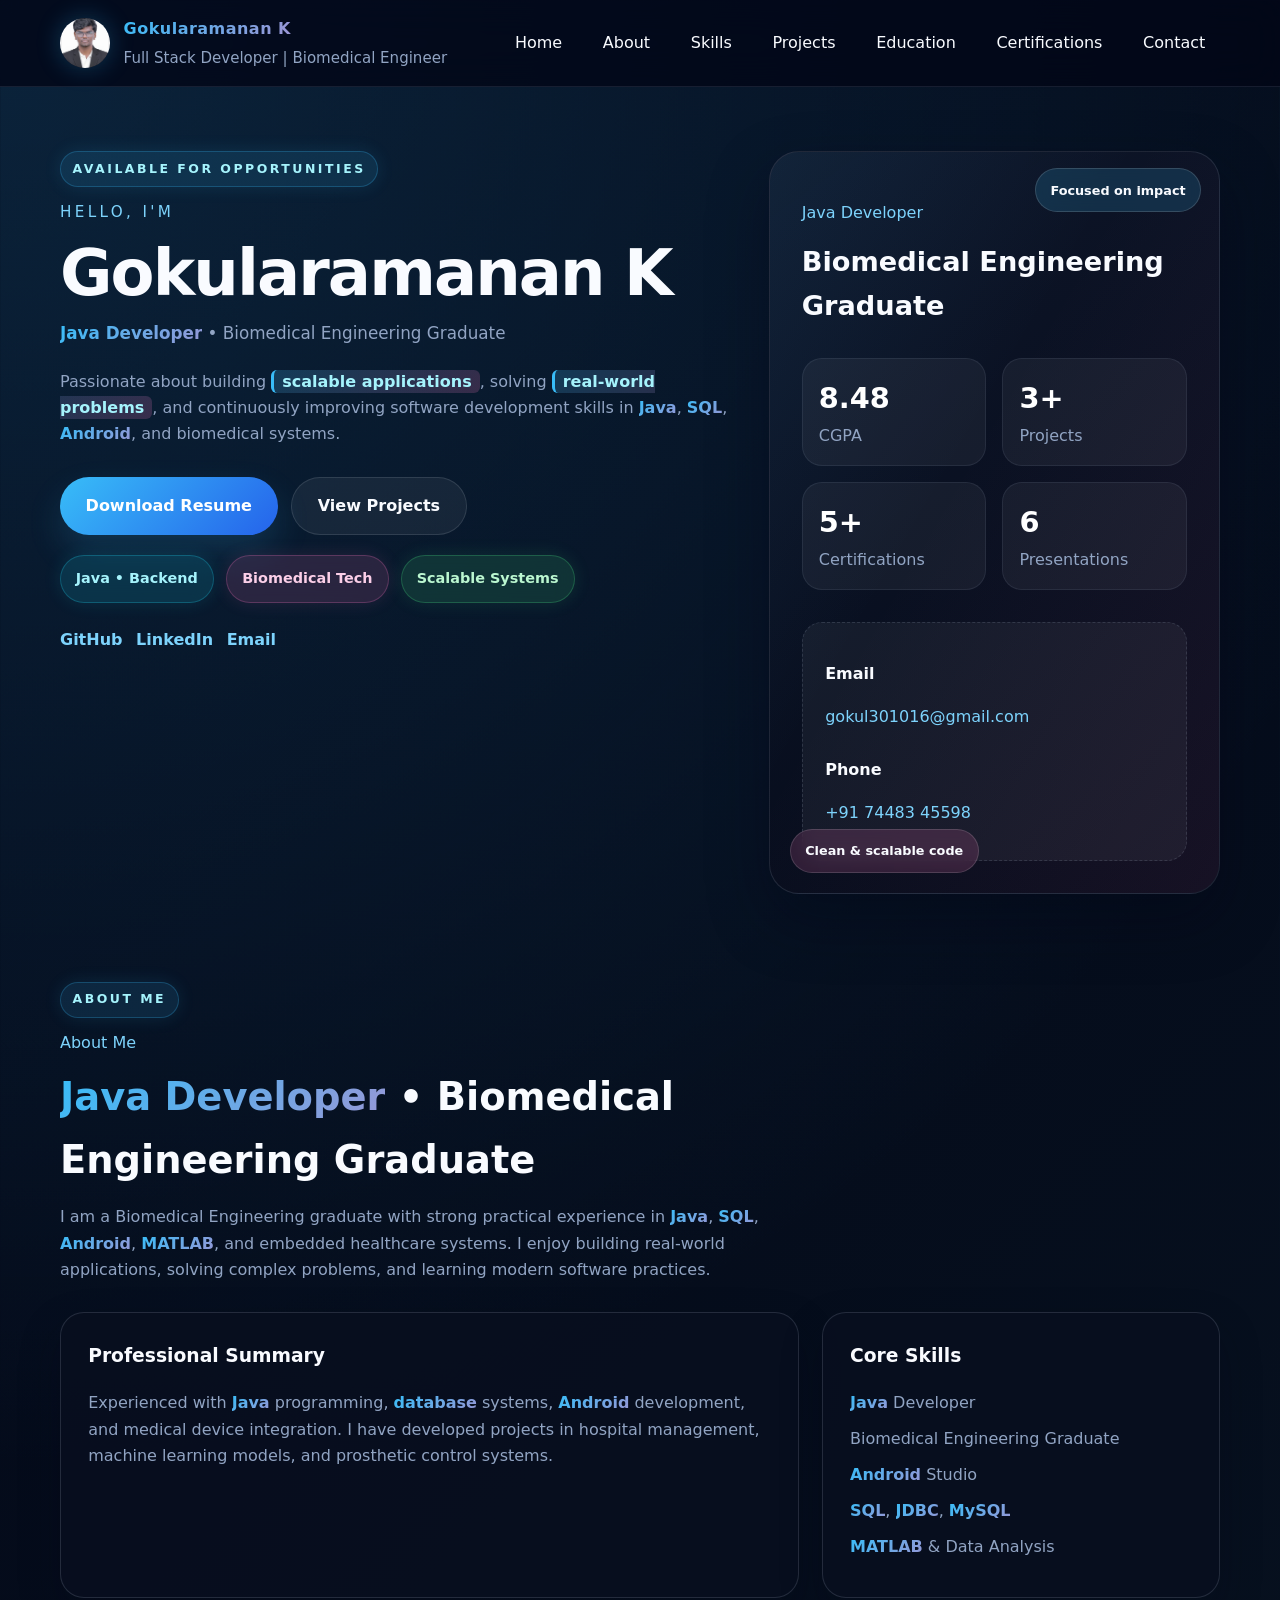
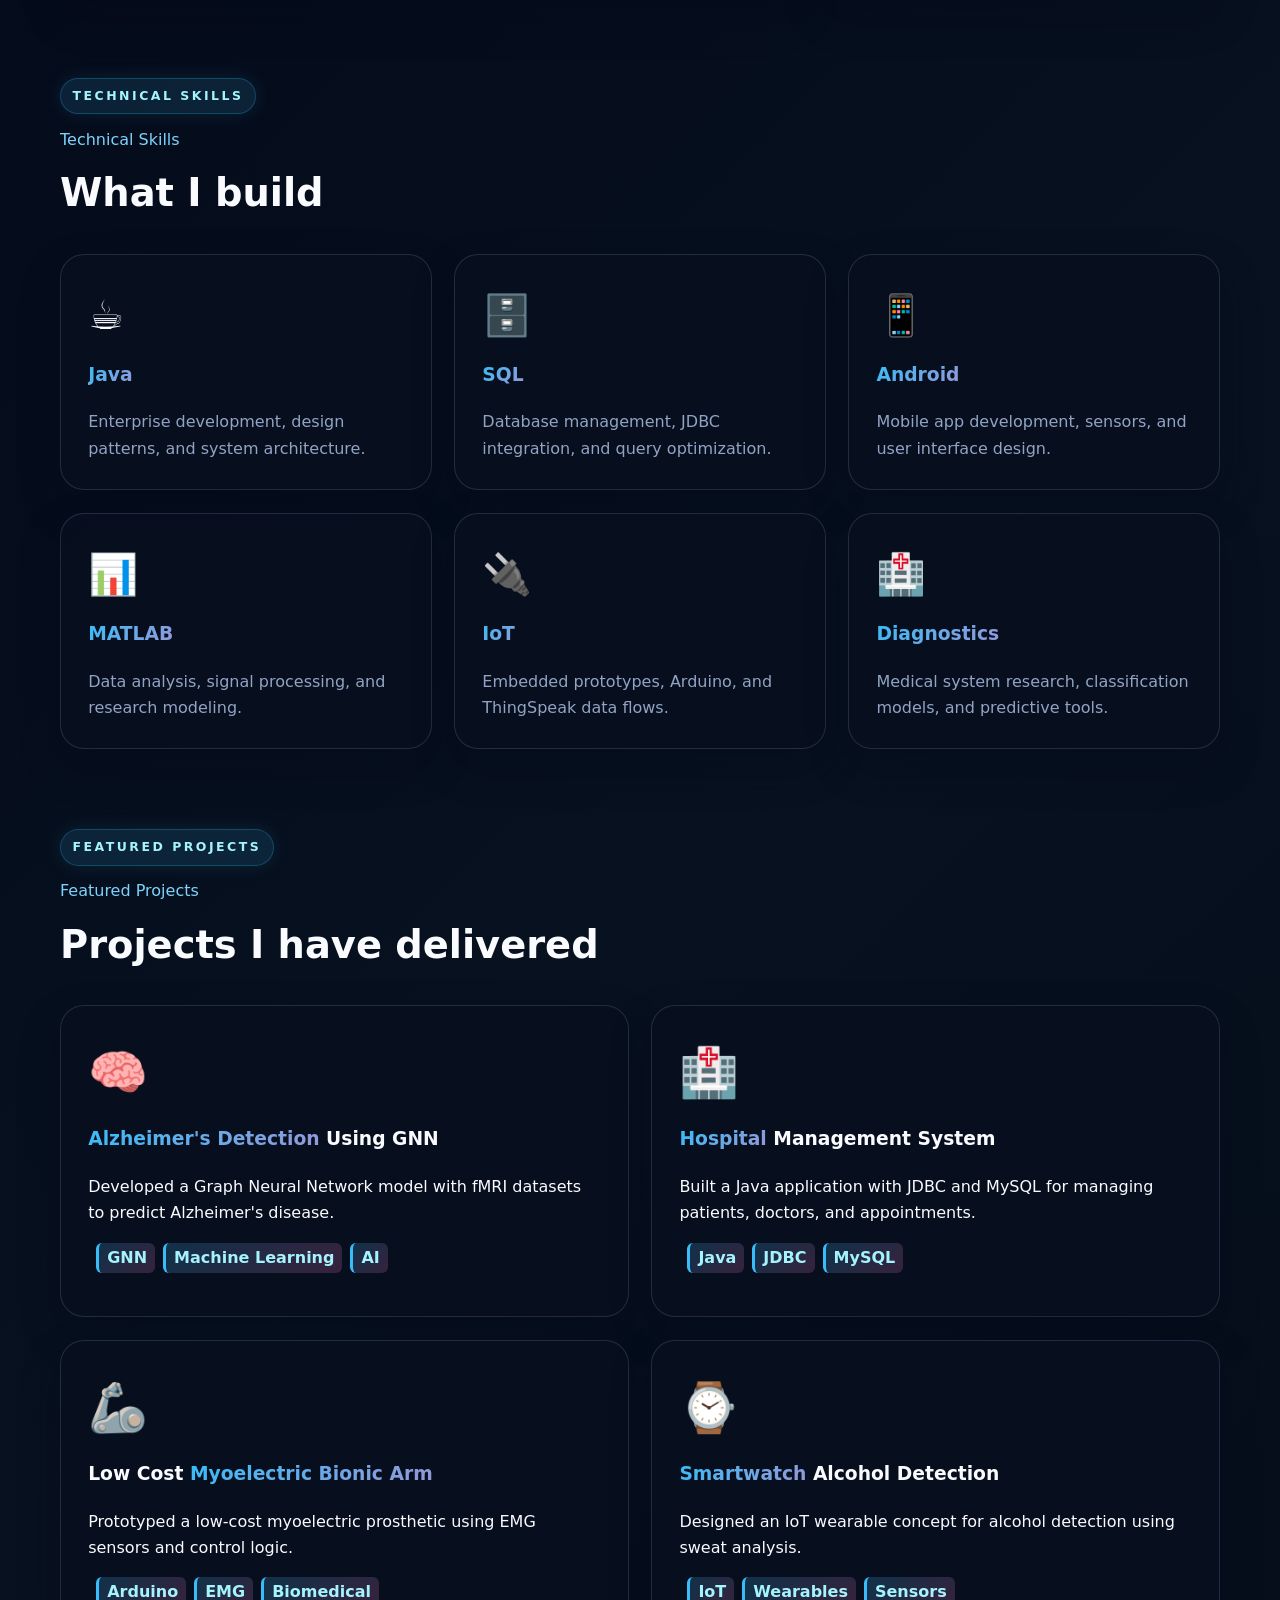
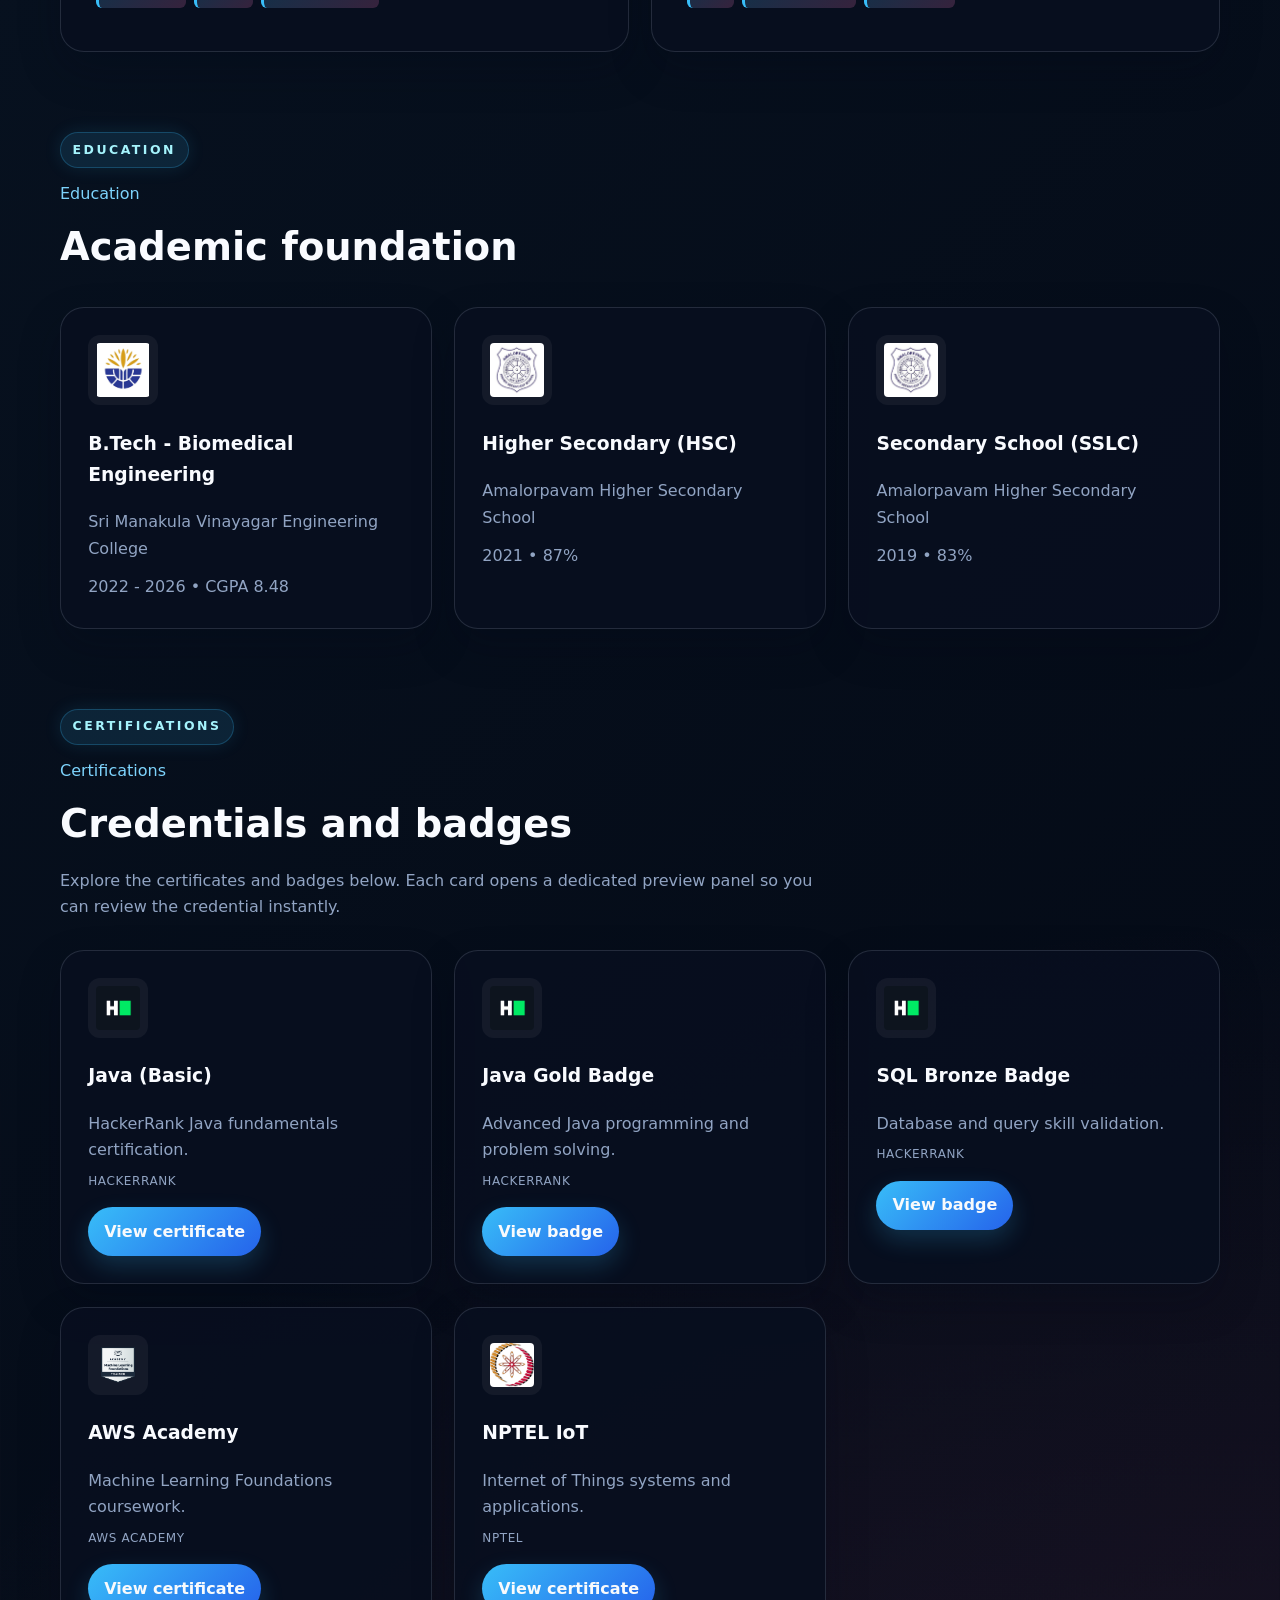
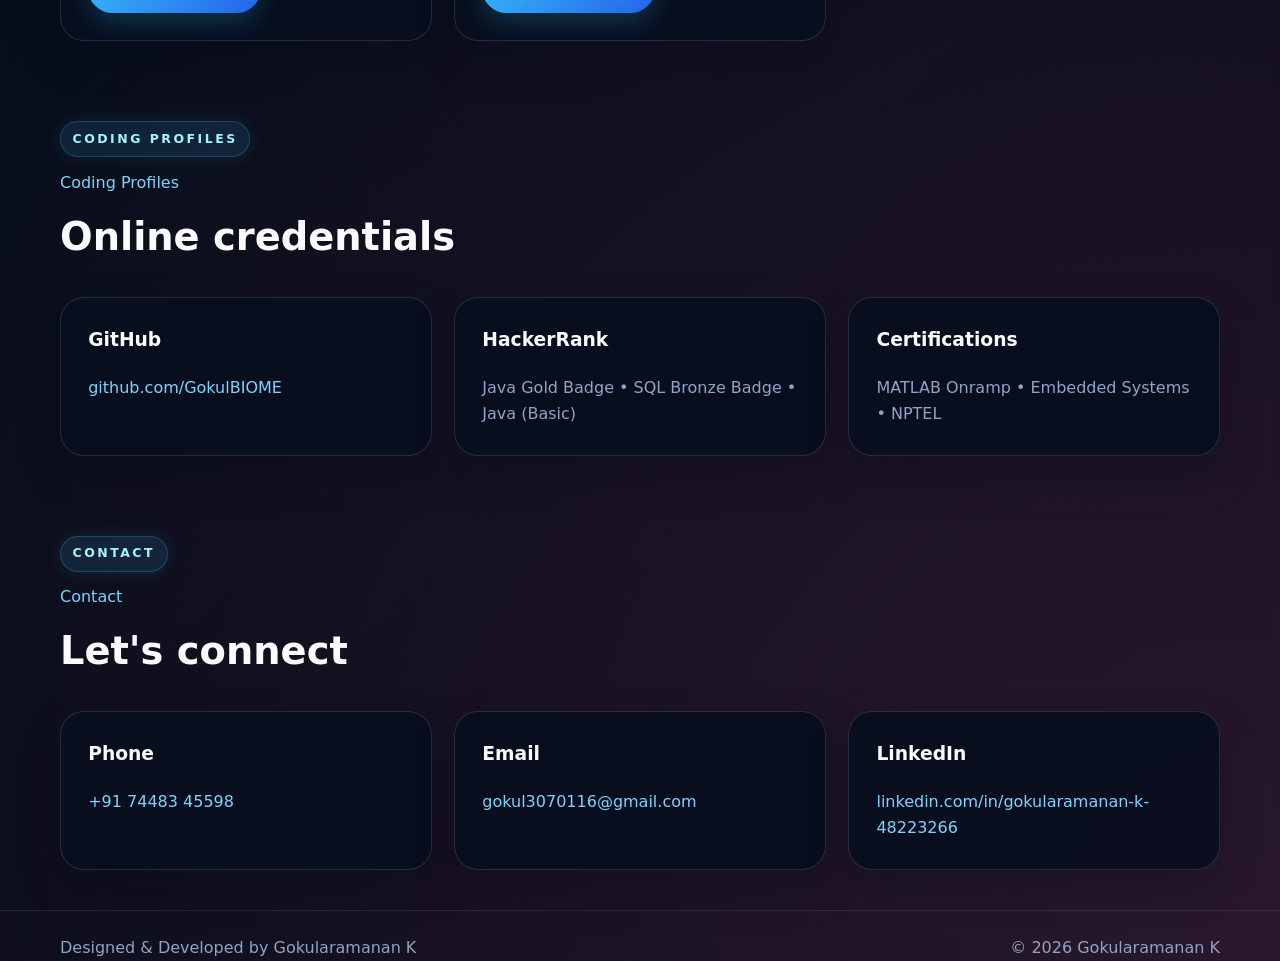
==== index.html @ 6cbac05f "Move GitHub Pages site to repo root and fix image paths" ====
<!DOCTYPE html>
<html lang="en">
<head>
  <meta charset="UTF-8" />
  <meta name="viewport" content="width=device-width, initial-scale=1.0" />
  <title>Gokularamanan K | Java Developer </title>
  <link rel="stylesheet" href="styles.css" />
</head>
<body>
  <header class="site-header">
    <div class="container header-inner">
      <div class="brand">
        <img src="images/gokul.jpeg" alt="Gokularamanan K" class="avatar" />
        <div>
          <p class="brand-title">Gokularamanan K</p>
          <p class="brand-subtitle">Full Stack Developer | Biomedical Engineer</p>
        </div>
      </div>
      <nav>
        <a href="#home">Home</a>
        <a href="#about">About</a>
        <a href="#skills">Skills</a>
        <a href="#projects">Projects</a>
        <a href="#education">Education</a>
        <a href="#certifications">Certifications</a>
        <a href="#contact">Contact</a>
      </nav>
    </div>
  </header>

  <main>
    <section class="hero" id="home">
      <div class="container hero-grid">
        <div class="hero-copy">
          <span class="section-label section-label-hero">Available for opportunities</span>
          <p class="hero-eyebrow">Hello, I'm</p>
          <h1>Gokularamanan K</h1>
          <p class="hero-subtitle"><span class="keyword">Java Developer</span> • Biomedical Engineering Graduate</p>
          <p class="hero-text">Passionate about building <span class="keyword-highlight">scalable applications</span>, solving <span class="keyword-highlight">real-world problems</span>, and continuously improving software development skills in <span class="keyword">Java</span>, <span class="keyword">SQL</span>, <span class="keyword">Android</span>, and biomedical systems.</p>
          <div class="hero-actions">
            <a class="button button-primary" href="resume.pdf" download>Download Resume</a>
            <a class="button button-secondary" href="#projects">View Projects</a>
          </div>
          <div class="floating-annotations">
            <span class="annotation annotation-cyan">Java • Backend</span>
            <span class="annotation annotation-pink">Biomedical Tech</span>
            <span class="annotation annotation-green">Scalable Systems</span>
          </div>
          <div class="hero-links">
            <a href="https://github.com/GokulBIOME" target="_blank">GitHub</a>
            <a href="https://www.linkedin.com/in/gokularamanan-k-48223266" target="_blank">LinkedIn</a>
            <a href="mailto:gokul301016@gmail.com">Email</a>
          </div>
        </div>
        <div class="hero-card">
          <div class="floating-chip chip-top">Focused on impact</div>
          <div class="floating-chip chip-bottom">Clean & scalable code</div>
          <div class="hero-card-header">
            <p class="eyebrow">Java Developer</p>
            <h2>Biomedical Engineering Graduate</h2>
          </div>
          <div class="hero-stats">
            <div class="stat">
              <strong>8.48</strong>
              <span>CGPA</span>
            </div>
            <div class="stat">
              <strong>3+</strong>
              <span>Projects</span>
            </div>
            <div class="stat">
              <strong>5+</strong>
              <span>Certifications</span>
            </div>
            <div class="stat">
              <strong>6</strong>
              <span>Presentations</span>
            </div>
          </div>
          <div class="hero-contact-card">
            <p><strong>Email</strong></p>
            <a href="mailto:gokul301016@gmail.com">gokul301016@gmail.com</a>
            <p><strong>Phone</strong></p>
            <a href="tel:+917448345598">+91 74483 45598</a>
          </div>
        </div>
      </div>
    </section>

    <section id="about" class="section">
      <div class="container">
        <div class="section-header">
          <span class="section-label">About Me</span>
          <p class="eyebrow">About Me</p>
          <h2><span class="keyword">Java Developer</span> • Biomedical Engineering Graduate</h2>
          <p>I am a Biomedical Engineering graduate with strong practical experience in <span class="keyword">Java</span>, <span class="keyword">SQL</span>, <span class="keyword">Android</span>, <span class="keyword">MATLAB</span>, and embedded healthcare systems. I enjoy building real-world applications, solving complex problems, and learning modern software practices.</p>
        </div>
        <div class="about-grid">
          <div class="about-card">
            <h3>Professional Summary</h3>
            <p>Experienced with <span class="keyword">Java</span> programming, <span class="keyword">database</span> systems, <span class="keyword">Android</span> development, and medical device integration. I have developed projects in hospital management, machine learning models, and prosthetic control systems.</p>
          </div>
          <div class="about-card">
            <h3>Core Skills</h3>
            <ul>
              <li><span class="keyword">Java</span> Developer</li>
              <li>Biomedical Engineering Graduate</li>
              <li><span class="keyword">Android</span> Studio</li>
              <li><span class="keyword">SQL</span>, <span class="keyword">JDBC</span>, <span class="keyword">MySQL</span></li>
              <li><span class="keyword">MATLAB</span> & Data Analysis</li>
            </ul>
          </div>
        </div>
      </div>
    </section>

    <section id="skills" class="section">
      <div class="container">
        <div class="section-header">
          <span class="section-label">Technical Skills</span>
          <p class="eyebrow">Technical Skills</p>
          <h2>What I build</h2>
        </div>
        <div class="skill-grid">
          <div class="skill-card">
            <div class="skill-icon">☕</div>
            <h3><span class="keyword">Java</span></h3>
            <p>Enterprise development, design patterns, and system architecture.</p>
          </div>
          <div class="skill-card">
            <div class="skill-icon">🗄️</div>
            <h3><span class="keyword">SQL</span></h3>
            <p>Database management, JDBC integration, and query optimization.</p>
          </div>
          <div class="skill-card">
            <div class="skill-icon">📱</div>
            <h3><span class="keyword">Android</span></h3>
            <p>Mobile app development, sensors, and user interface design.</p>
          </div>
          <div class="skill-card">
            <div class="skill-icon">📊</div>
            <h3><span class="keyword">MATLAB</span></h3>
            <p>Data analysis, signal processing, and research modeling.</p>
          </div>
          <div class="skill-card">
            <div class="skill-icon">🔌</div>
            <h3><span class="keyword">IoT</span></h3>
            <p>Embedded prototypes, Arduino, and ThingSpeak data flows.</p>
          </div>
          <div class="skill-card">
            <div class="skill-icon">🏥</div>
            <h3><span class="keyword">Diagnostics</span></h3>
            <p>Medical system research, classification models, and predictive tools.</p>
          </div>
        </div>
      </div>
    </section>

    <section id="projects" class="section">
      <div class="container">
        <div class="section-header">
          <span class="section-label">Featured Projects</span>
          <p class="eyebrow">Featured Projects</p>
          <h2>Projects I have delivered</h2>
        </div>
        <div class="project-grid">
          <div class="project-card">
            <div class="project-icon">🧠</div>
            <h3><span class="keyword">Alzheimer's Detection</span> Using GNN</h3>
            <p>Developed a Graph Neural Network model with fMRI datasets to predict Alzheimer's disease.</p>
            <p class="project-tags"><span class="keyword-highlight">GNN</span> <span class="keyword-highlight">Machine Learning</span> <span class="keyword-highlight">AI</span></p>
          </div>
          <div class="project-card">
            <div class="project-icon">🏥</div>
            <h3><span class="keyword">Hospital</span> Management System</h3>
            <p>Built a Java application with JDBC and MySQL for managing patients, doctors, and appointments.</p>
            <p class="project-tags"><span class="keyword-highlight">Java</span> <span class="keyword-highlight">JDBC</span> <span class="keyword-highlight">MySQL</span></p>
          </div>
          <div class="project-card">
            <div class="project-icon">🦾</div>
            <h3>Low Cost <span class="keyword">Myoelectric Bionic Arm</span></h3>
            <p>Prototyped a low-cost myoelectric prosthetic using EMG sensors and control logic.</p>
            <p class="project-tags"><span class="keyword-highlight">Arduino</span> <span class="keyword-highlight">EMG</span> <span class="keyword-highlight">Biomedical</span></p>
          </div>
          <div class="project-card">
            <div class="project-icon">⌚</div>
            <h3><span class="keyword">Smartwatch</span> Alcohol Detection</h3>
            <p>Designed an IoT wearable concept for alcohol detection using sweat analysis.</p>
            <p class="project-tags"><span class="keyword-highlight">IoT</span> <span class="keyword-highlight">Wearables</span> <span class="keyword-highlight">Sensors</span></p>
          </div>
        </div>
      </div>
    </section>

    <section id="education" class="section">
      <div class="container">
        <div class="section-header">
          <span class="section-label">Education</span>
          <p class="eyebrow">Education</p>
          <h2>Academic foundation</h2>
        </div>
        <div class="education-grid">
          <div class="education-card">
            <img src="images/smv.jpeg" alt="SMVEC" class="edu-image">
            <h3>B.Tech - Biomedical Engineering</h3>
            <p>Sri Manakula Vinayagar Engineering College</p>
            <span>2022 - 2026 • CGPA 8.48</span>
          </div>
          <div class="education-card">
            <img src="images/ahss.jpeg"alt="Amalorpavam" class="edu-image">
            <h3>Higher Secondary (HSC)</h3>
            <p>Amalorpavam Higher Secondary School</p>
            <span>2021 • 87%</span>
          </div>
          <div class="education-card">
            <img src="images/ahss.jpeg" alt="Amalorpavam" class="edu-image">
            <h3>Secondary School (SSLC)</h3>
            <p>Amalorpavam Higher Secondary School</p>
            <span>2019 • 83%</span>
          </div>
        </div>
      </div>
    </section>

    <section id="certifications" class="section">
      <div class="container">
        <div class="section-header">
          <span class="section-label">Certifications</span>
          <p class="eyebrow">Certifications</p>
          <h2>Credentials and badges</h2>
          <p>Explore the certificates and badges below. Each card opens a dedicated preview panel so you can review the credential instantly.</p>
        </div>
        <div class="cert-grid">
          <div class="cert-card">
            <img src="images/HR.png" alt="HackerRank" class="cert-image">
            <h3>Java (Basic)</h3>
            <p>HackerRank Java fundamentals certification.</p>
            <span class="cert-issuer">HackerRank</span>
            <button class="view-cert-btn" type="button" data-title="Java (Basic)" data-type="pdf" data-url="images/java_basic%20certificate.pdf">View certificate</button>
          </div>
          <div class="cert-card">
            <img src="images/HR.png" alt="HackerRank badge" class="cert-image">
            <h3>Java Gold Badge</h3>
            <p>Advanced Java programming and problem solving.</p>
            <span class="cert-issuer">HackerRank</span>
            <button class="view-cert-btn" type="button" data-title="Java Gold Badge" data-type="image" data-url="images/HR.png">View badge</button>
          </div>
          <div class="cert-card">
            <img src="images/HR.png" alt="HackerRank badge" class="cert-image">
            <h3>SQL Bronze Badge</h3>
            <p>Database and query skill validation.</p>
            <span class="cert-issuer">HackerRank</span>
            <button class="view-cert-btn" type="button" data-title="SQL Bronze Badge" data-type="image" data-url="images/HR.png">View badge</button>
          </div>
          <div class="cert-card">
            <img src="images/aws-academy-graduate-machine-learning-foundations-t.png" alt="AWS Academy" class="cert-image">
            <h3>AWS Academy</h3>
            <p>Machine Learning Foundations coursework.</p>
            <span class="cert-issuer">AWS Academy</span>
            <button class="view-cert-btn" type="button" data-title="AWS Academy" data-type="pdf" data-url="images/AWS%20CERTIFICATE%20(2).pdf">View certificate</button>
          </div>
          <div class="cert-card">
            <img src="images/nptel.png" alt="NPTEL" class="cert-image">
            <h3>NPTEL IoT</h3>
            <p>Internet of Things systems and applications.</p>
            <span class="cert-issuer">NPTEL</span>
            <button class="view-cert-btn" type="button" data-title="NPTEL IoT" data-type="pdf" data-url="images/Introduction%20to%20Internet%20of%20Things.pdf">View certificate</button>
          </div>
        </div>
      </div>
    </section>

    <section id="coding" class="section">
      <div class="container">
        <div class="section-header">
          <span class="section-label">Coding Profiles</span>
          <p class="eyebrow">Coding Profiles</p>
          <h2>Online credentials</h2>
        </div>
        <div class="coding-grid">
          <div class="coding-card"><h3>GitHub</h3><p><a href="https://github.com/GokulBIOME" target="_blank">github.com/GokulBIOME</a></p></div>
          <div class="coding-card"><h3>HackerRank</h3><p>Java Gold Badge • SQL Bronze Badge • Java (Basic)</p></div>
          <div class="coding-card"><h3>Certifications</h3><p>MATLAB Onramp • Embedded Systems • NPTEL</p></div>
        </div>
      </div>
    </section>

    <section id="contact" class="section">
      <div class="container">
        <div class="section-header">
          <span class="section-label">Contact</span>
          <p class="eyebrow">Contact</p>
          <h2>Let's connect</h2>
        </div>
        <div class="contact-grid">
          <div class="contact-card"><h3>Phone</h3><p><a href="tel:+917448345598">+91 74483 45598</a></p></div>
          <div class="contact-card"><h3>Email</h3><p><a href="mailto:gokul3070116@gmail.com">gokul3070116@gmail.com</a></p></div>
          <div class="contact-card"><h3>LinkedIn</h3><p><a href="https://www.linkedin.com/in/gokularamanan-k/" target="_blank">linkedin.com/in/gokularamanan-k-48223266</a></p></div>
        </div>
      </div>
    </section>
  </main>

  <footer class="site-footer">
    <div class="container footer-inner">
      <p>Designed & Developed by Gokularamanan K</p>
      <p>© 2026 Gokularamanan K</p>
    </div>
  </footer>

  <div class="certificate-modal" id="certificateModal" aria-hidden="true">
    <div class="certificate-modal-backdrop" data-close-modal></div>
    <div class="certificate-modal-panel" role="dialog" aria-modal="true" aria-labelledby="certificateModalTitle">
      <div class="modal-header">
        <h3 id="certificateModalTitle">Certificate Preview</h3>
        <button class="modal-close" type="button" aria-label="Close preview" data-close-modal>&times;</button>
      </div>
      <div class="modal-body">
        <div class="modal-frame-wrap">
          <iframe id="certificateFrame" class="modal-frame" title="Certificate Preview"></iframe>
        </div>
      </div>
    </div>
  </div>

  <script>
    const modal = document.getElementById('certificateModal');
    const frame = document.getElementById('certificateFrame');
    const title = document.getElementById('certificateModalTitle');

    document.querySelectorAll('.view-cert-btn').forEach((button) => {
      button.addEventListener('click', () => {
        const { title: certTitle, type, url } = button.dataset;
        title.textContent = certTitle;
        if (type === 'image') {
          frame.style.display = 'none';
          frame.src = '';
          const existingImage = document.querySelector('.modal-image');
          if (existingImage) {
            existingImage.remove();
          }
          const image = document.createElement('img');
          image.src = url;
          image.alt = certTitle;
          image.className = 'modal-image';
          document.querySelector('.modal-frame-wrap').appendChild(image);
        } else {
          const existingImage = document.querySelector('.modal-image');
          if (existingImage) {
            existingImage.remove();
          }
          frame.style.display = 'block';
          frame.src = url;
        }
        modal.classList.add('open');
        modal.setAttribute('aria-hidden', 'false');
      });
    });

    function closeModal() {
      modal.classList.remove('open');
      modal.setAttribute('aria-hidden', 'true');
      frame.src = '';
      frame.style.display = 'block';
      const existingImage = document.querySelector('.modal-image');
      if (existingImage) {
        existingImage.remove();
      }
    }

    document.querySelectorAll('[data-close-modal]').forEach((element) => {
      element.addEventListener('click', closeModal);
    });

    document.addEventListener('keydown', (event) => {
      if (event.key === 'Escape') {
        closeModal();
      }
    });
  </script>
</body>
</html>
---- styles.css ----
/* Global */
:root {
  color-scheme: dark;
  color: #f8fafc;
  background: #020617;
  font-family: Inter, system-ui, -apple-system, BlinkMacSystemFont, "Segoe UI", sans-serif;
  line-height: 1.65;
  font-size: 16px;
  --surface: rgba(8, 15, 31, 0.92);
  --border: rgba(148, 163, 184, 0.2);
  --primary: #38bdf8;
  --primary-strong: #2563eb;
  --pink: #f472b6;
  --green: #4ade80;
  --text-muted: #91a4c3;
  --text-bright: #f9fbff;
}

@keyframes gradientShift {
  0% { background-position: 0% 50%; }
  50% { background-position: 100% 50%; }
  100% { background-position: 0% 50%; }
}

@keyframes float {
  0%, 100% { transform: translateY(0px); }
  50% { transform: translateY(-10px); }
}

@keyframes pulse-glow {
  0%, 100% { box-shadow: 0 0 20px rgba(56, 189, 248, 0.3); }
  50% { box-shadow: 0 0 40px rgba(56, 189, 248, 0.6); }
}

@keyframes slide-in {
  from { opacity: 0; transform: translateX(-20px); }
  to { opacity: 1; transform: translateX(0); }
}

@keyframes shimmer {
  0% { background-position: -1000px 0; }
  100% { background-position: 1000px 0; }
}

* {
  box-sizing: border-box;
}

html {
  scroll-behavior: smooth;
}

body {
  margin: 0;
  min-height: 100vh;
  overflow-x: hidden;
  background: radial-gradient(circle at top left, rgba(56, 189, 248, 0.16), transparent 25%), radial-gradient(circle at bottom right, rgba(244, 114, 182, 0.16), transparent 28%), linear-gradient(135deg, #020617 0%, #07111f 45%, #030712 100%);
  color: var(--text-bright);
}

body::before,
body::after {
  content: "";
  position: fixed;
  width: 320px;
  height: 320px;
  border-radius: 50%;
  filter: blur(90px);
  opacity: 0.25;
  z-index: -1;
  pointer-events: none;
}

body::before {
  top: -90px;
  right: -80px;
  background: var(--primary);
}

body::after {
  bottom: -100px;
  left: -70px;
  background: var(--pink);
}

img {
  max-width: 100%;
}

a {
  color: inherit;
}

button,
a {
  font: inherit;
}

.keyword {
  background: linear-gradient(135deg, #38bdf8, #f472b6);
  -webkit-background-clip: text;
  -webkit-text-fill-color: transparent;
  background-clip: text;
  font-weight: 700;
  animation: gradientShift 3s ease infinite;
  background-size: 200% 200%;
}

.keyword-highlight {
  background: linear-gradient(135deg, rgba(56, 189, 248, 0.2), rgba(244, 114, 182, 0.2));
  padding: 2px 8px;
  border-radius: 6px;
  border-left: 3px solid #38bdf8;
  font-weight: 600;
  color: #a5f3fc;
}

.container {
  width: min(1160px, calc(100% - 2rem));
  margin: 0 auto;
}

.site-header {
  position: sticky;
  top: 0;
  z-index: 30;
  background: rgba(2, 6, 23, 0.78);
  border-bottom: 1px solid rgba(148, 163, 184, 0.14);
  backdrop-filter: blur(18px);
}

.header-inner {
  display: flex;
  align-items: center;
  justify-content: space-between;
  gap: 1rem;
  padding: 1rem 0;
}

.brand {
  display: flex;
  align-items: center;
  gap: 0.85rem;
}

.avatar {
  width: 50px;
  height: 50px;
  border-radius: 50%;
  object-fit: cover;
  box-shadow: 0 0 24px rgba(56, 189, 248, 0.26);
}

.brand-title {
  margin: 0;
  font-weight: 700;
  letter-spacing: 0.03em;
  background: linear-gradient(135deg, #38bdf8, #f472b6);
  -webkit-background-clip: text;
  -webkit-text-fill-color: transparent;
  background-clip: text;
}

.brand-subtitle {
  margin: 0.2rem 0 0;
  color: var(--text-muted);
  font-size: 0.94rem;
}

nav {
  display: flex;
  flex-wrap: wrap;
  gap: 0.7rem;
}

nav a {
  color: var(--text-bright);
  text-decoration: none;
  padding: 0.72rem 0.92rem;
  border-radius: 999px;
  transition: transform 0.2s ease, background 0.2s ease, box-shadow 0.2s ease;
  position: relative;
  overflow: hidden;
}

nav a::before {
  content: "";
  position: absolute;
  top: 0;
  left: -100%;
  width: 100%;
  height: 100%;
  background: linear-gradient(90deg, transparent, rgba(56, 189, 248, 0.3), transparent);
  transition: left 0.5s ease;
}

nav a:hover::before {
  left: 100%;
}

nav a:hover,
nav a:focus-visible {
  transform: translateY(-2px);
  background: rgba(56, 189, 248, 0.14);
  box-shadow: 0 0 0 1px rgba(56, 189, 248, 0.18) inset;
}

.section {
  padding: 2.5rem 0;
}

.hero {
  padding: 4rem 0 3rem;
}

.hero-grid {
  display: grid;
  grid-template-columns: 1.5fr 1fr;
  gap: 2rem;
  align-items: start;
}

.section-label {
  display: inline-flex;
  align-items: center;
  gap: 0.45rem;
  margin-bottom: 0.8rem;
  padding: 0.42rem 0.72rem;
  border-radius: 999px;
  font-size: 0.78rem;
  font-weight: 700;
  letter-spacing: 0.2em;
  text-transform: uppercase;
  color: #a5f3fc;
  background: rgba(56, 189, 248, 0.12);
  border: 1px solid rgba(56, 189, 248, 0.24);
  box-shadow: 0 0 18px rgba(56, 189, 248, 0.12);
}

.hero-eyebrow {
  margin: 0 0 1rem;
  color: #7dd3fc;
  font-size: 0.95rem;
  text-transform: uppercase;
  letter-spacing: 0.22em;
}

.hero-copy h1 {
  margin: 0;
  font-size: clamp(3rem, 5vw, 4.5rem);
  line-height: 1.02;
  letter-spacing: -0.03em;
}

.hero-subtitle {
  margin: 0.85rem 0 1.3rem;
  color: var(--text-muted);
  font-size: 1.05rem;
}

.hero-text {
  max-width: 700px;
  margin: 0 0 1.8rem;
  color: var(--text-muted);
  font-size: 1rem;
}

.hero-actions {
  display: flex;
  flex-wrap: wrap;
  gap: 0.85rem;
}

.button {
  display: inline-flex;
  align-items: center;
  justify-content: center;
  padding: 0.95rem 1.6rem;
  border-radius: 999px;
  font-weight: 700;
  text-decoration: none;
  transition: all 0.3s cubic-bezier(0.34, 1.56, 0.64, 1);
  position: relative;
  overflow: hidden;
}

.button::before {
  content: "";
  position: absolute;
  top: 0;
  left: -100%;
  width: 100%;
  height: 100%;
  background: rgba(255, 255, 255, 0.1);
  transition: left 0.4s ease;
  z-index: 1;
}

.button:hover::before {
  left: 100%;
}

.button-primary {
  background: linear-gradient(135deg, var(--primary), var(--primary-strong));
  color: #fff;
  box-shadow: 0 16px 35px rgba(56, 189, 248, 0.16);
}

.button-primary:hover {
  box-shadow: 0 20px 50px rgba(56, 189, 248, 0.3);
}

.button-secondary {
  background: rgba(255, 255, 255, 0.06);
  color: var(--text-bright);
  border: 1px solid rgba(226, 232, 240, 0.12);
}

.button-secondary:hover {
  border-color: rgba(56, 189, 248, 0.4);
  background: rgba(56, 189, 248, 0.1);
}

.button:hover,
.button:focus-visible {
  transform: translateY(-3px);
}

.floating-annotations {
  display: flex;
  flex-wrap: wrap;
  gap: 0.75rem;
  margin: 1.2rem 0 0;
}

.annotation {
  display: inline-flex;
  align-items: center;
  padding: 0.7rem 0.95rem;
  border-radius: 999px;
  border: 1px solid transparent;
  font-weight: 700;
  font-size: 0.9rem;
  backdrop-filter: blur(10px);
}

.annotation-cyan {
  color: #a5f3fc;
  background: rgba(34, 211, 238, 0.14);
  border-color: rgba(34, 211, 238, 0.25);
  box-shadow: 0 0 18px rgba(34, 211, 238, 0.12);
}

.annotation-pink {
  color: #fbcfe8;
  background: rgba(244, 114, 182, 0.14);
  border-color: rgba(244, 114, 182, 0.25);
  box-shadow: 0 0 18px rgba(244, 114, 182, 0.12);
}

.annotation-green {
  color: #bbf7d0;
  background: rgba(74, 222, 128, 0.14);
  border-color: rgba(74, 222, 128, 0.25);
  box-shadow: 0 0 18px rgba(74, 222, 128, 0.12);
}

.hero-links {
  display: flex;
  flex-wrap: wrap;
  gap: 0.85rem;
  margin-top: 1.5rem;
}

.hero-links a {
  color: #7dd3fc;
  text-decoration: none;
  font-weight: 600;
}

.hero-card {
  position: relative;
  background: linear-gradient(145deg, rgba(15, 23, 42, 0.98), rgba(4, 10, 24, 0.95));
  border: 1px solid rgba(148, 163, 184, 0.18);
  border-radius: 30px;
  padding: 2rem;
  box-shadow: 0 25px 60px rgba(2, 6, 23, 0.35);
  overflow: hidden;
}

.hero-card::before {
  content: "";
  position: absolute;
  inset: 0;
  background: linear-gradient(120deg, rgba(56, 189, 248, 0.08), transparent 42%, rgba(244, 114, 182, 0.08));
  pointer-events: none;
}

.floating-chip {
  position: absolute;
  z-index: 2;
  padding: 0.65rem 0.9rem;
  border-radius: 999px;
  font-size: 0.8rem;
  font-weight: 700;
  color: var(--text-bright);
  border: 1px solid rgba(255, 255, 255, 0.14);
  backdrop-filter: blur(8px);
}

.chip-top {
  top: 16px;
  right: 18px;
  background: rgba(56, 189, 248, 0.16);
}

.chip-bottom {
  bottom: 20px;
  left: 20px;
  background: rgba(244, 114, 182, 0.16);
}

.hero-card-header {
  position: relative;
  z-index: 1;
}

.hero-card-header .eyebrow {
  margin-bottom: 0.8rem;
  color: #7dd3fc;
}

.hero-card h2 {
  margin: 0;
  font-size: 1.7rem;
}

.hero-stats {
  display: grid;
  gap: 1rem;
  grid-template-columns: repeat(2, minmax(0, 1fr));
  margin-top: 1.8rem;
  position: relative;
  z-index: 1;
}

.stat {
  background: rgba(255, 255, 255, 0.05);
  border: 1px solid rgba(148, 163, 184, 0.12);
  border-radius: 20px;
  padding: 1rem;
}

.stat strong {
  display: block;
  font-size: 1.8rem;
  color: #fff;
}

.stat span {
  color: var(--text-muted);
}

.hero-contact-card {
  position: relative;
  z-index: 1;
  margin-top: 2rem;
  padding: 1.4rem;
  background: rgba(255, 255, 255, 0.05);
  border: 1px dashed rgba(148, 163, 184, 0.2);
  border-radius: 20px;
}

.hero-contact-card strong {
  display: block;
  margin-bottom: 0.45rem;
}

.hero-contact-card a {
  display: inline-block;
  color: #7dd3fc;
  text-decoration: none;
  margin-bottom: 0.7rem;
}

.section-header {
  max-width: 760px;
  margin-bottom: 1.8rem;
}

.section-header .eyebrow {
  margin: 0 0 0.5rem;
  color: #7dd3fc;
}

.section-header h2 {
  margin: 0 0 0.8rem;
  font-size: clamp(2rem, 3vw, 2.8rem);
}

.section-header p {
  margin: 0;
  color: var(--text-muted);
}

.about-grid,
.skill-grid,
.project-grid,
.education-grid,
.cert-grid,
.coding-grid,
.contact-grid {
  display: grid;
  gap: 1.4rem;
}

.about-grid {
  grid-template-columns: 1.3fr 0.7fr;
}

.about-card,
.skill-card,
.project-card,
.education-card,
.cert-card,
.coding-card,
.contact-card {
  background: var(--surface);
  border: 1px solid var(--border);
  border-radius: 24px;
  padding: 1.7rem;
  box-shadow: 0 18px 40px rgba(2, 6, 23, 0.25);
  transition: all 0.3s cubic-bezier(0.34, 1.56, 0.64, 1);
  position: relative;
  overflow: hidden;
}

.about-card::before,
.skill-card::before,
.project-card::before,
.education-card::before,
.cert-card::before,
.coding-card::before,
.contact-card::before {
  content: "";
  position: absolute;
  top: 0;
  left: -100%;
  width: 100%;
  height: 100%;
  background: linear-gradient(90deg, transparent, rgba(56, 189, 248, 0.1), transparent);
  transition: left 0.6s ease;
}

.about-card:hover::before,
.skill-card:hover::before,
.project-card:hover::before,
.education-card:hover::before,
.cert-card:hover::before,
.coding-card:hover::before,
.contact-card:hover::before {
  left: 100%;
}

.about-card:hover,
.skill-card:hover,
.project-card:hover,
.education-card:hover,
.cert-card:hover,
.coding-card:hover,
.contact-card:hover {
  transform: translateY(-8px);
  border-color: rgba(56, 189, 248, 0.28);
  box-shadow: 0 24px 50px rgba(56, 189, 248, 0.15), 0 0 30px rgba(244, 114, 182, 0.1);
}

.project-card:hover::after {
  opacity: 1;
  height: 4px;
}

.skill-icon {
  font-size: 40px;
  margin-bottom: 12px;
  display: block;
  animation: float 3s ease-in-out infinite;
}

.about-card h3,
.skill-card h3,
.project-card h3,
.education-card h3,
.cert-card h3,
.coding-card h3,
.contact-card h3 {
  margin-top: 0;
}

.about-card ul {
  padding: 0;
  margin: 1rem 0 0;
  list-style: none;
  color: var(--text-muted);
}

.about-card li {
  margin-bottom: 0.6rem;
}

.skill-grid {
  grid-template-columns: repeat(3, minmax(0, 1fr));
}

.skill-card p,
.about-card p,
.education-card p,
.cert-card p,
.coding-card p,
.contact-card p {
  margin: 0;
  color: var(--text-muted);
}

.project-grid {
  grid-template-columns: repeat(2, minmax(0, 1fr));
}

.project-card {
  min-height: 200px;
  position: relative;
}

.project-card::after {
  content: "";
  position: absolute;
  bottom: 0;
  left: 0;
  right: 0;
  height: 3px;
  background: linear-gradient(90deg, #38bdf8, #f472b6);
  border-radius: 2px;
  opacity: 0;
  transition: all 0.3s ease;
}

.project-tags {
  margin-top: 0.8rem;
  color: #7dd3fc;
  font-weight: 700;
  display: flex;
  flex-wrap: wrap;
  gap: 0.5rem;
  align-items: center;
}

.project-tags::before {
  content: "";
}

.education-grid,
.cert-grid,
.coding-grid,
.contact-grid {
  grid-template-columns: repeat(3, minmax(0, 1fr));
}

.education-card span {
  display: block;
  margin-top: 0.75rem;
  color: var(--text-muted);
}

.coding-card a,
.contact-card a {
  color: #7dd3fc;
  text-decoration: none;
}

.cert-badge {
  display: inline-flex;
  align-items: center;
  justify-content: center;
  width: 60px;
  height: 60px;
  border-radius: 50%;
  margin-bottom: 15px;
  font-size: 28px;
}

.cert-badge-gold {
  background: linear-gradient(135deg, #ffd700, #ffed4e);
  box-shadow: 0 8px 20px rgba(255, 215, 0, 0.3);
}

.cert-badge-bronze {
  background: linear-gradient(135deg, #cd7f32, #e8a76a);
  box-shadow: 0 8px 20px rgba(205, 127, 50, 0.3);
}

.cert-badge-aws {
  background: linear-gradient(135deg, #ff9900, #ffb347);
  box-shadow: 0 8px 20px rgba(255, 153, 0, 0.3);
}

.cert-badge-nptel {
  background: linear-gradient(135deg, #0066cc, #3399ff);
  box-shadow: 0 8px 20px rgba(0, 102, 204, 0.3);
}

.cert-issuer {
  display: block;
  font-size: 12px;
  color: var(--text-muted);
  margin-top: 8px;
  font-weight: 500;
  text-transform: uppercase;
  letter-spacing: 0.05em;
}

.cert-image {
  width: 60px;
  height: 60px;
  object-fit: contain;
  margin-bottom: 15px;
  border-radius: 12px;
  background: rgba(255, 255, 255, 0.05);
  padding: 8px;
}

.edu-image {
  width: 70px;
  height: 70px;
  object-fit: contain;
  margin-bottom: 15px;
  border-radius: 12px;
  background: rgba(255, 255, 255, 0.05);
  padding: 8px;
}

.project-icon {
  font-size: 48px;
  margin-bottom: 12px;
  display: block;
}

.footer-inner {
  display: flex;
  justify-content: space-between;
  gap: 1rem;
  align-items: center;
  padding: 1.5rem 0 0;
}

.site-footer {
  border-top: 1px solid rgba(148, 163, 184, 0.14);
}

.site-footer p {
  margin: 0;
  color: var(--text-muted);
}

.view-cert-btn {
  margin-top: 1rem;
  border: 0;
  border-radius: 999px;
  padding: 0.7rem 1rem;
  font-weight: 700;
  color: #f8fafc;
  background: linear-gradient(135deg, var(--primary), var(--primary-strong));
  cursor: pointer;
  transition: transform 0.2s ease, box-shadow 0.2s ease;
  box-shadow: 0 10px 24px rgba(56, 189, 248, 0.2);
}

.view-cert-btn:hover,
.view-cert-btn:focus-visible {
  transform: translateY(-2px);
  box-shadow: 0 14px 28px rgba(56, 189, 248, 0.28);
}

.certificate-modal {
  position: fixed;
  inset: 0;
  display: none;
  align-items: center;
  justify-content: center;
  padding: 1.25rem;
  z-index: 60;
}

.certificate-modal.open {
  display: flex;
}

.certificate-modal-backdrop {
  position: absolute;
  inset: 0;
  background: rgba(2, 6, 23, 0.82);
  backdrop-filter: blur(8px);
}

.certificate-modal-panel {
  position: relative;
  width: min(980px, 100%);
  max-height: 92vh;
  background: rgba(2, 6, 23, 0.96);
  border: 1px solid rgba(148, 163, 184, 0.22);
  border-radius: 24px;
  box-shadow: 0 24px 60px rgba(2, 6, 23, 0.45);
  overflow: hidden;
}

.modal-header {
  display: flex;
  align-items: center;
  justify-content: space-between;
  padding: 1rem 1.2rem;
  border-bottom: 1px solid rgba(148, 163, 184, 0.16);
}

.modal-header h3 {
  margin: 0;
}

.modal-close {
  border: 0;
  background: rgba(255, 255, 255, 0.08);
  color: #f8fafc;
  width: 40px;
  height: 40px;
  border-radius: 50%;
  font-size: 1.35rem;
  cursor: pointer;
}

.modal-body {
  padding: 1rem;
  max-height: calc(92vh - 70px);
}

.modal-frame-wrap {
  min-height: 70vh;
  border-radius: 18px;
  overflow: hidden;
  background: rgba(255, 255, 255, 0.04);
  border: 1px solid rgba(148, 163, 184, 0.14);
}

.modal-frame,
.modal-image {
  width: 100%;
  height: 70vh;
  display: block;
  border: 0;
  background: #fff;
}

.modal-image {
  object-fit: contain;
  padding: 1rem;
}

@media (max-width: 980px) {
  .hero-grid,
  .about-grid,
  .skill-grid,
  .project-grid,
  .education-grid,
  .cert-grid,
  .coding-grid,
  .contact-grid,
  .footer-inner {
    grid-template-columns: 1fr;
  }
}

@media (max-width: 700px) {
  .header-inner {
    flex-direction: column;
    align-items: flex-start;
  }

  nav {
    gap: 0.5rem;
  }

  .hero {
    padding-top: 3rem;
  }

  .hero-copy h1 {
    font-size: 2.7rem;
  }

  .floating-chip {
    position: static;
    display: inline-flex;
    margin-bottom: 0.7rem;
  }

  .hero-card {
    padding-top: 1.2rem;
  }
}
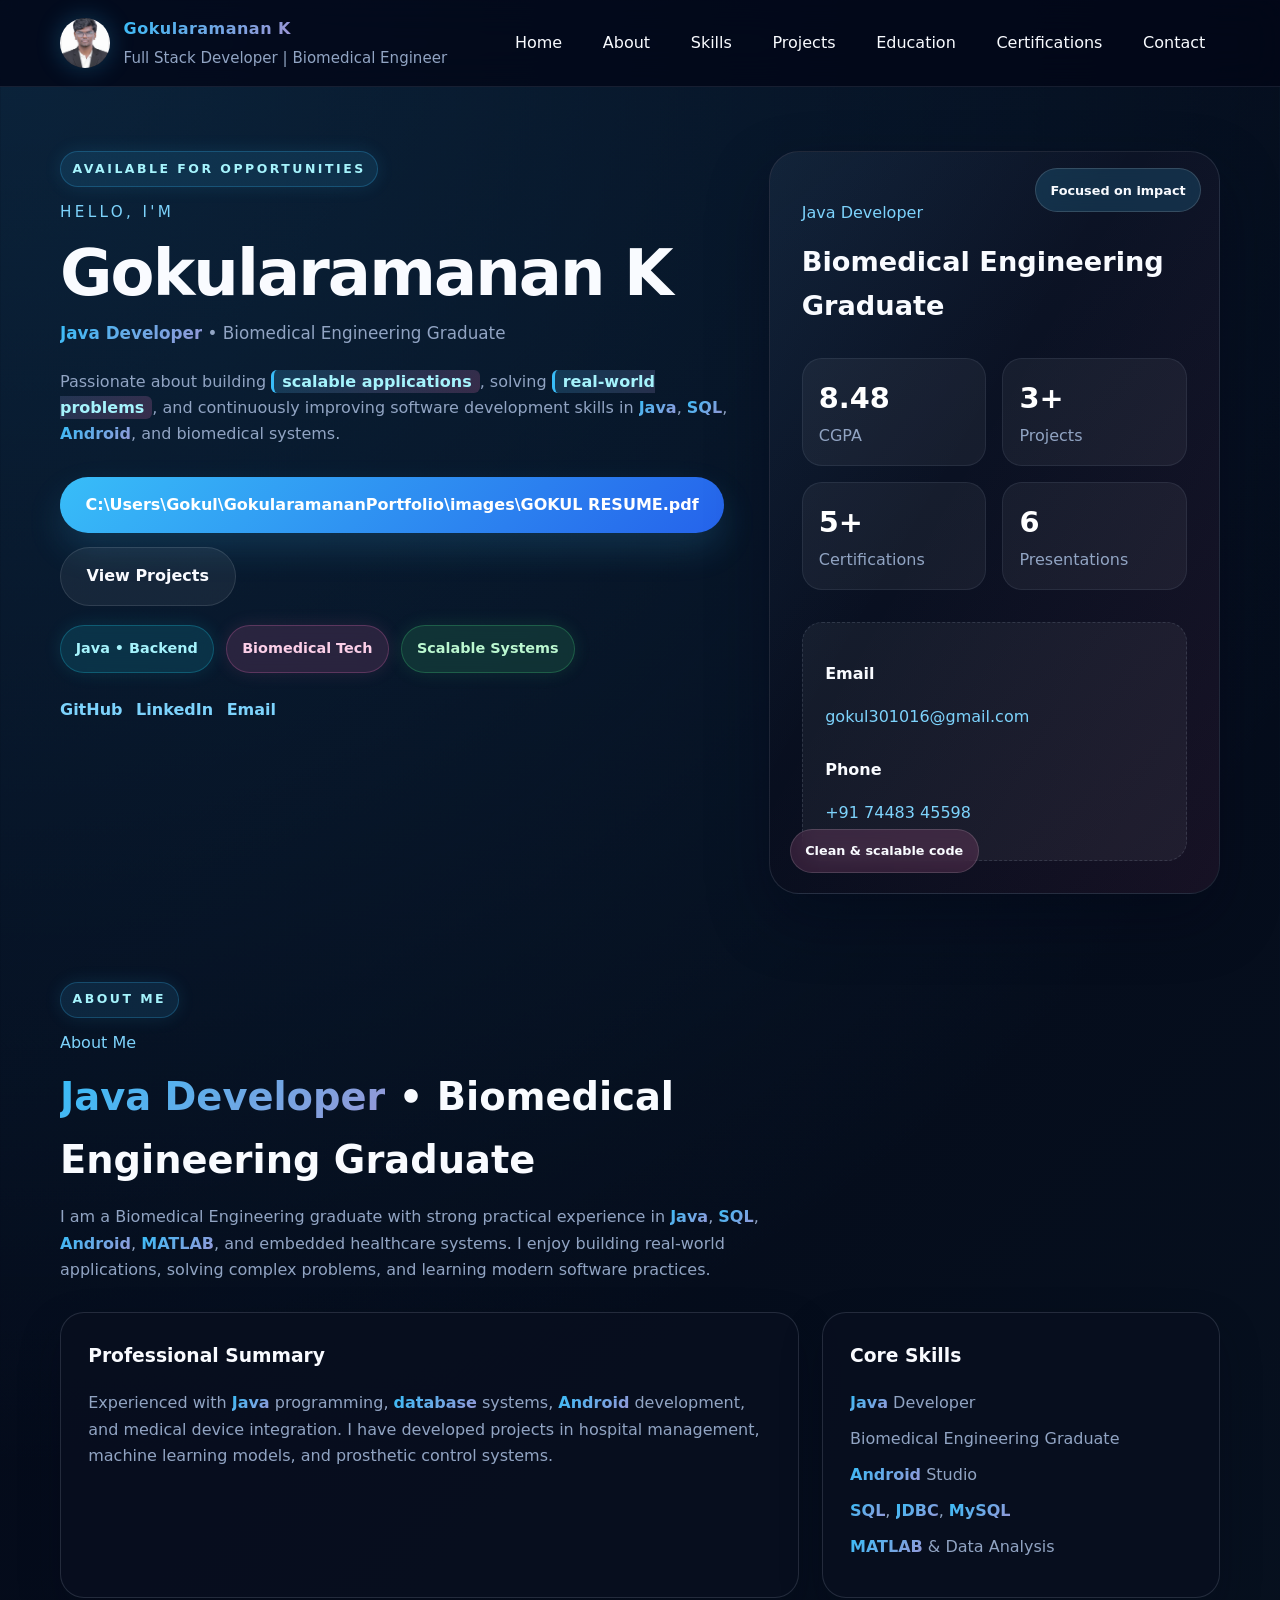
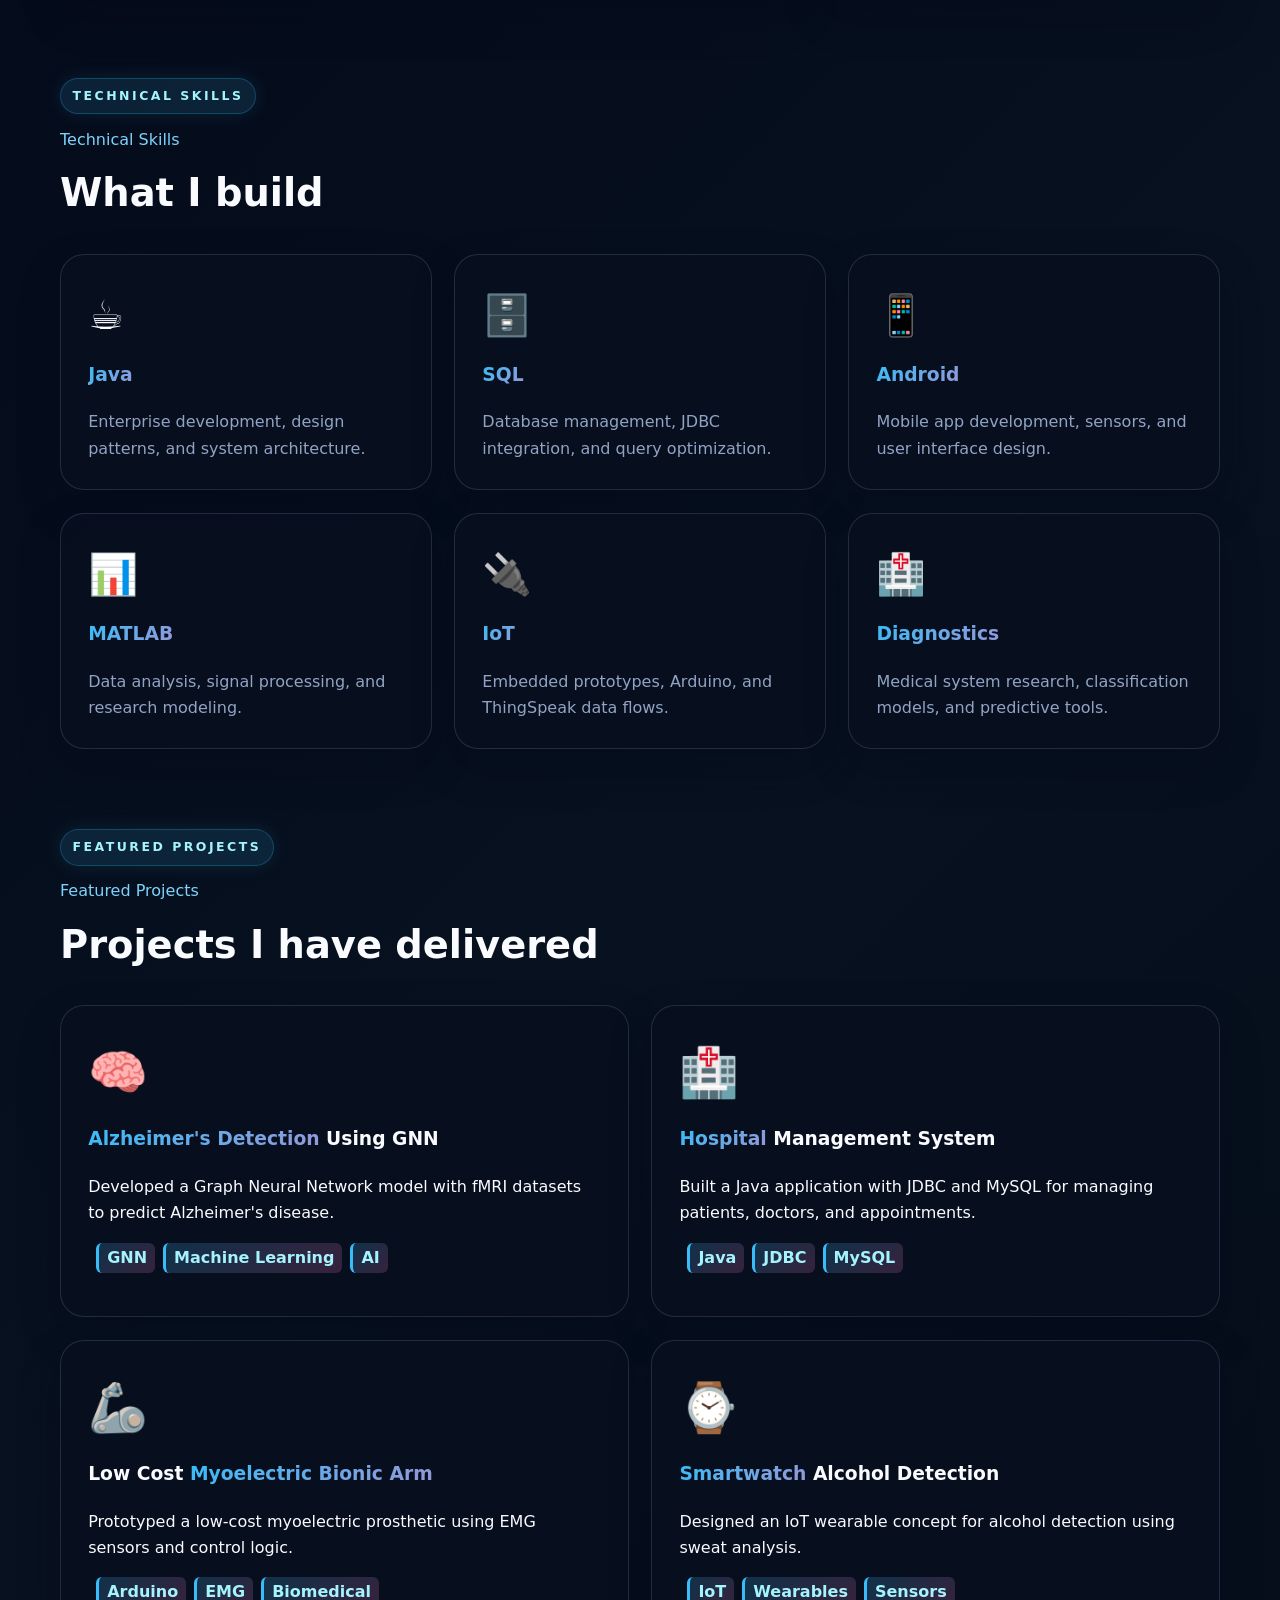
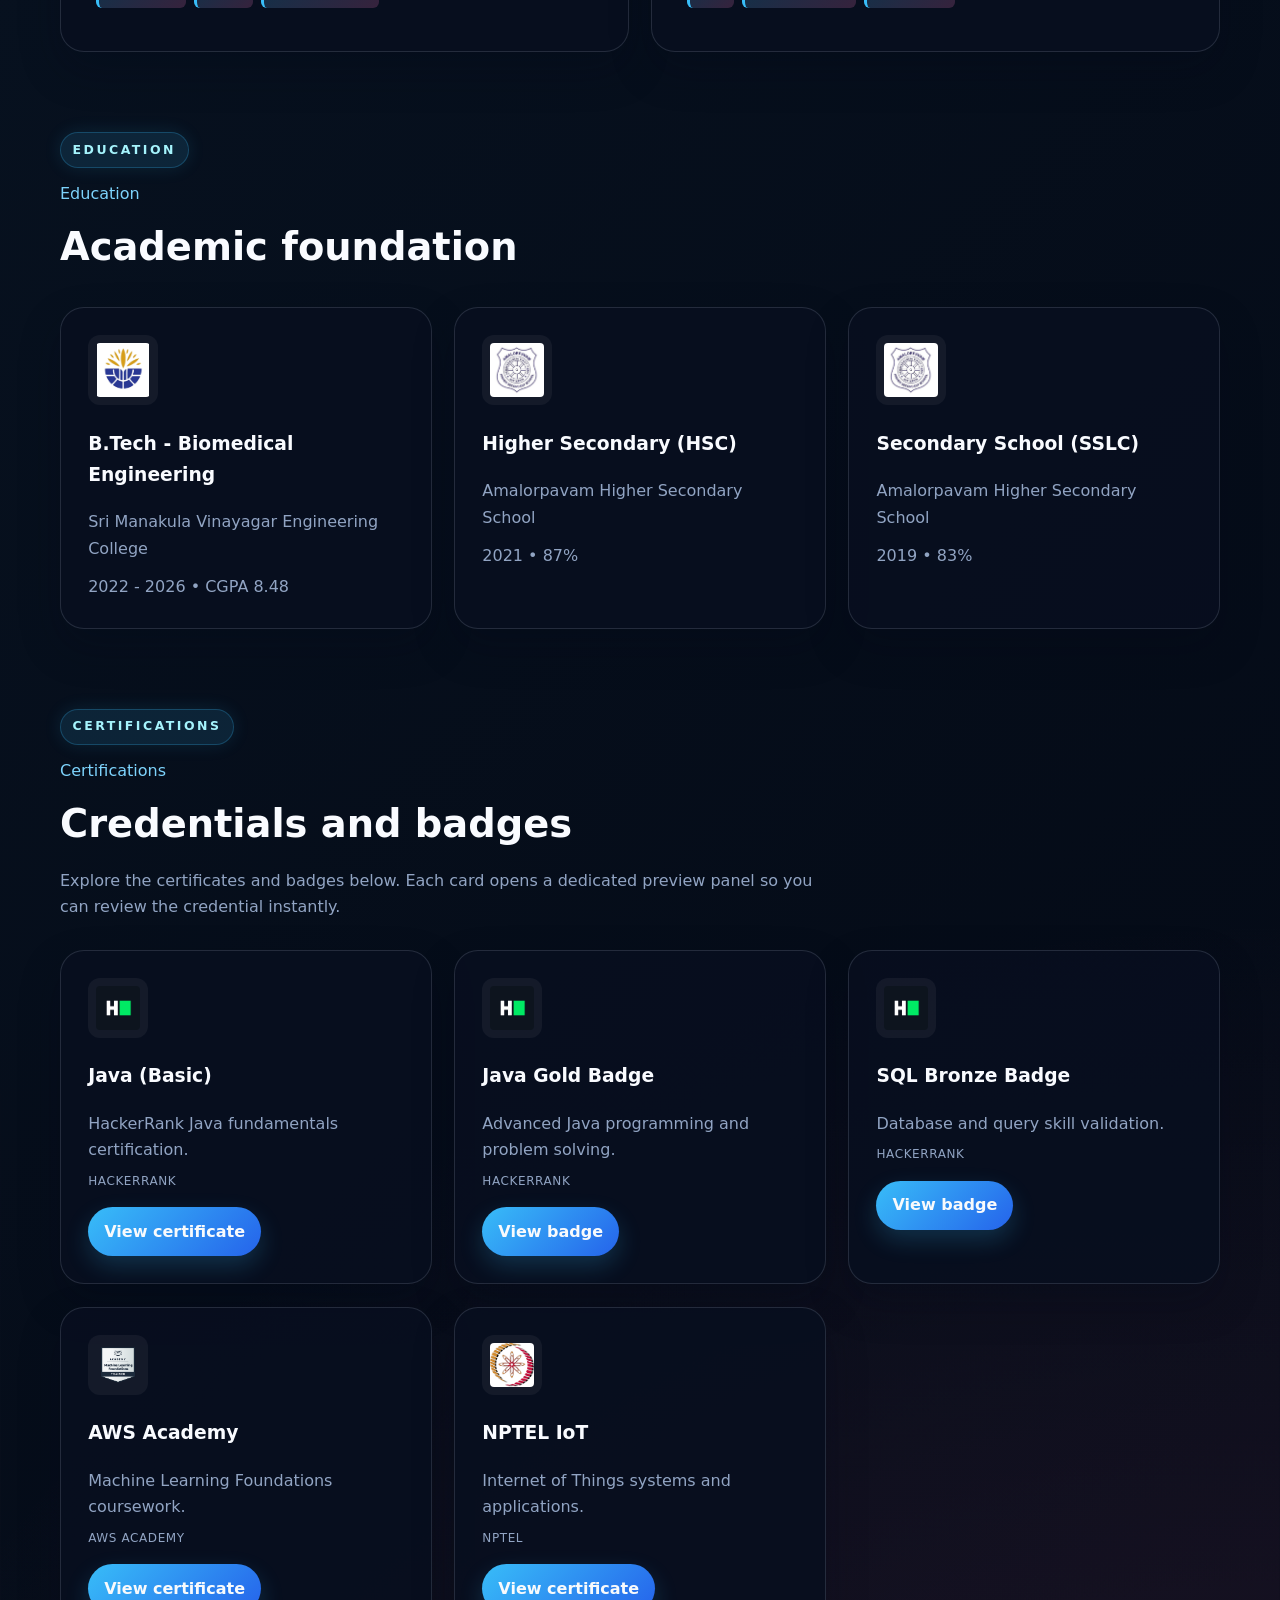
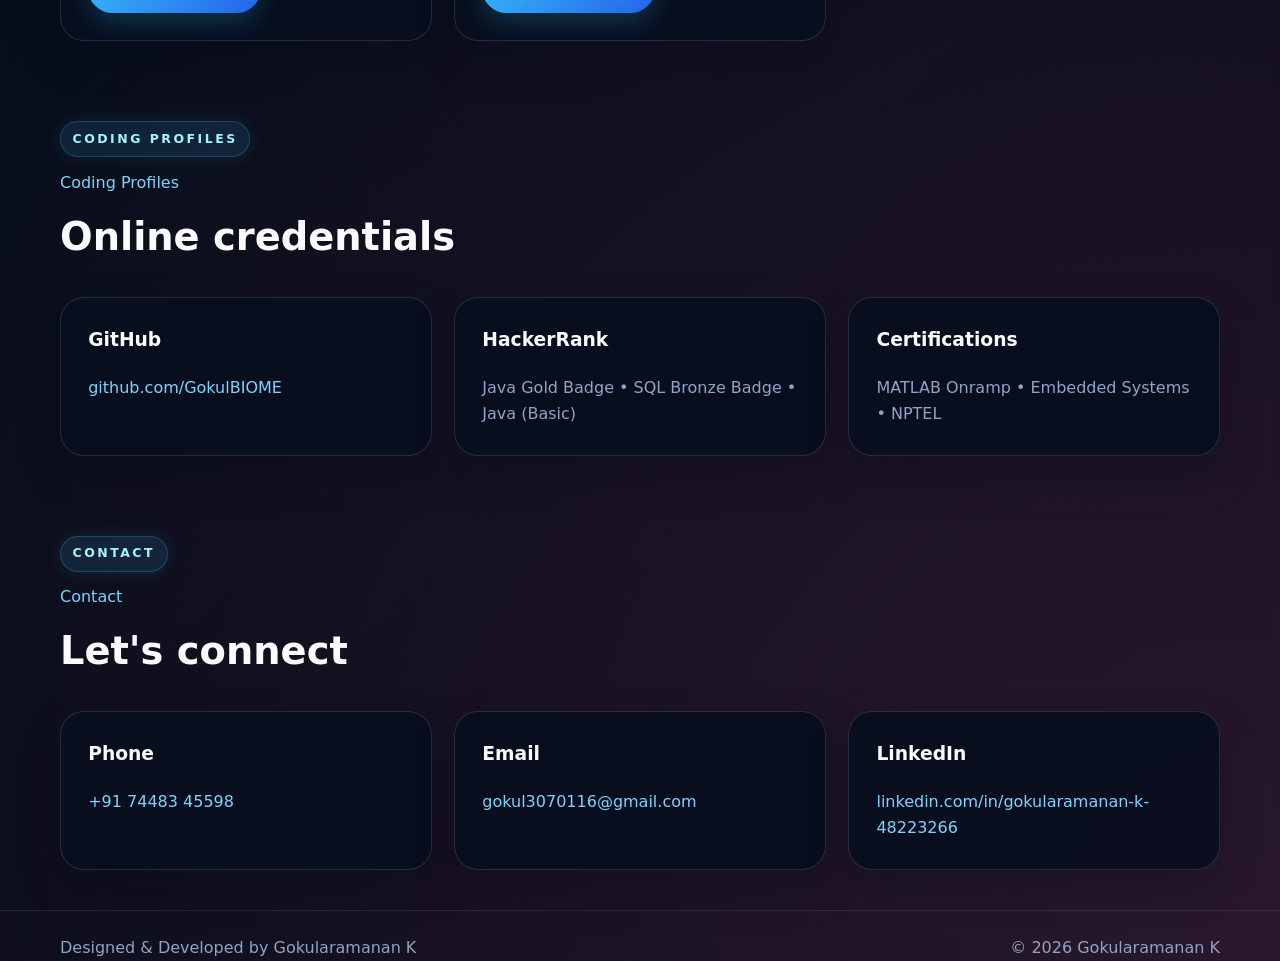
==== commit a05e7596: "Update index.html" ====
--- a/index.html
+++ b/index.html
@@ -38,7 +38,7 @@
           <p class="hero-subtitle"><span class="keyword">Java Developer</span> • Biomedical Engineering Graduate</p>
           <p class="hero-text">Passionate about building <span class="keyword-highlight">scalable applications</span>, solving <span class="keyword-highlight">real-world problems</span>, and continuously improving software development skills in <span class="keyword">Java</span>, <span class="keyword">SQL</span>, <span class="keyword">Android</span>, and biomedical systems.</p>
           <div class="hero-actions">
-            <a class="button button-primary" href="resume.pdf" download>Download Resume</a>
+            <a class="button button-primary" href="C:\Users\Gokul\GokularamananPortfolio\images\GOKUL RESUME.pdf" download>C:\Users\Gokul\GokularamananPortfolio\images\GOKUL RESUME.pdf</a>
             <a class="button button-secondary" href="#projects">View Projects</a>
           </div>
           <div class="floating-annotations">
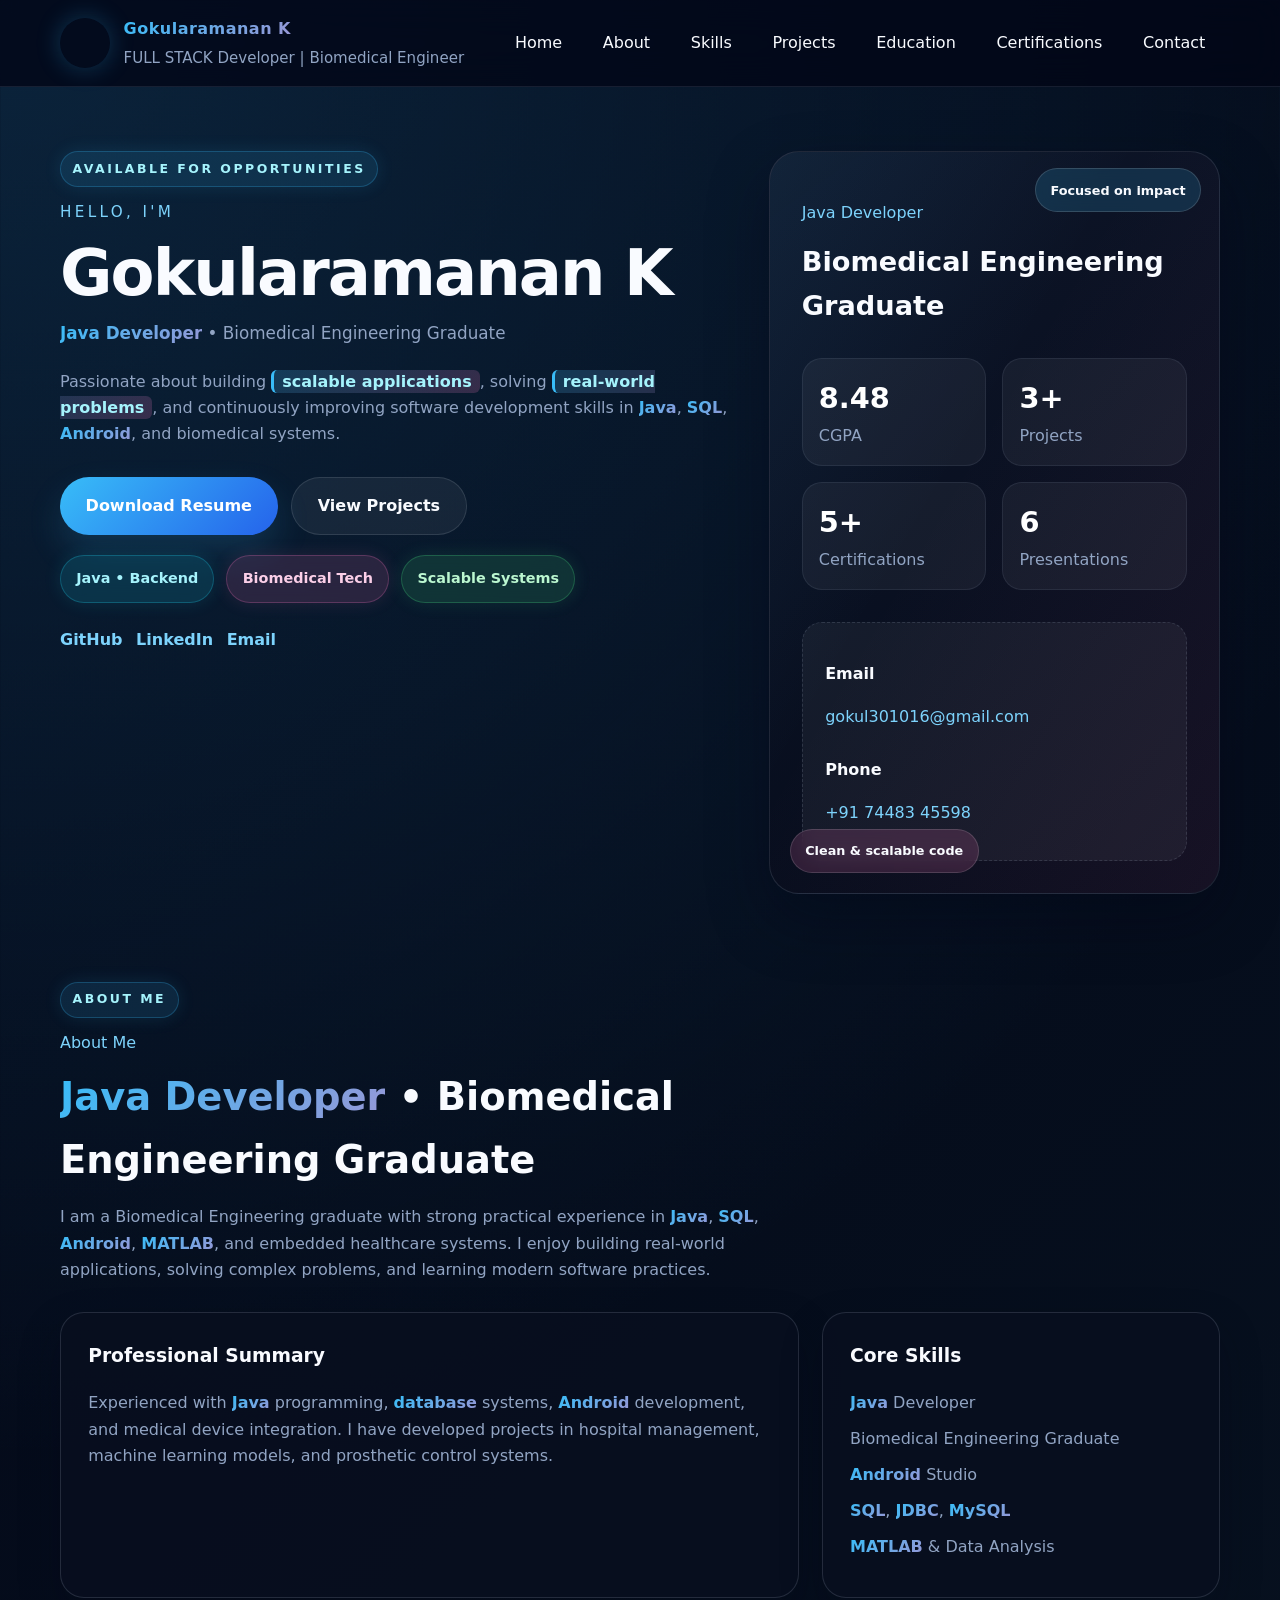
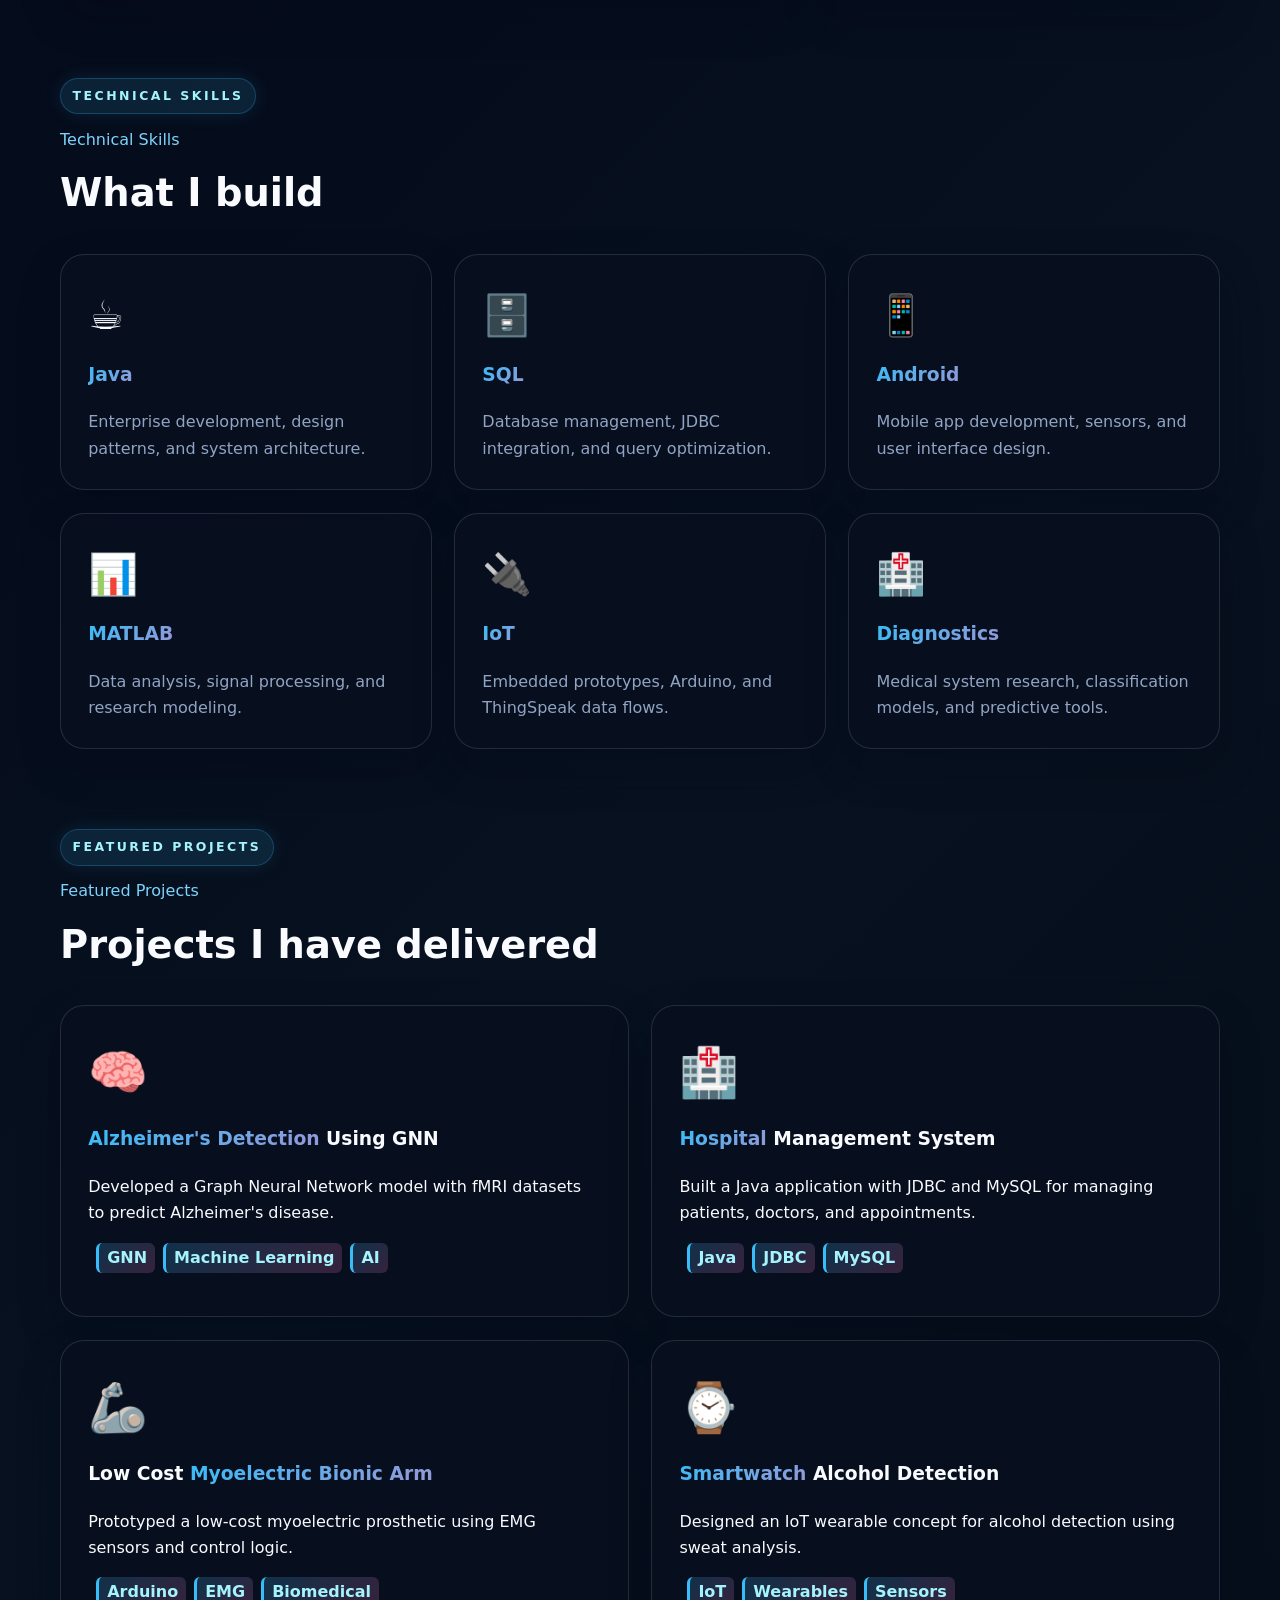
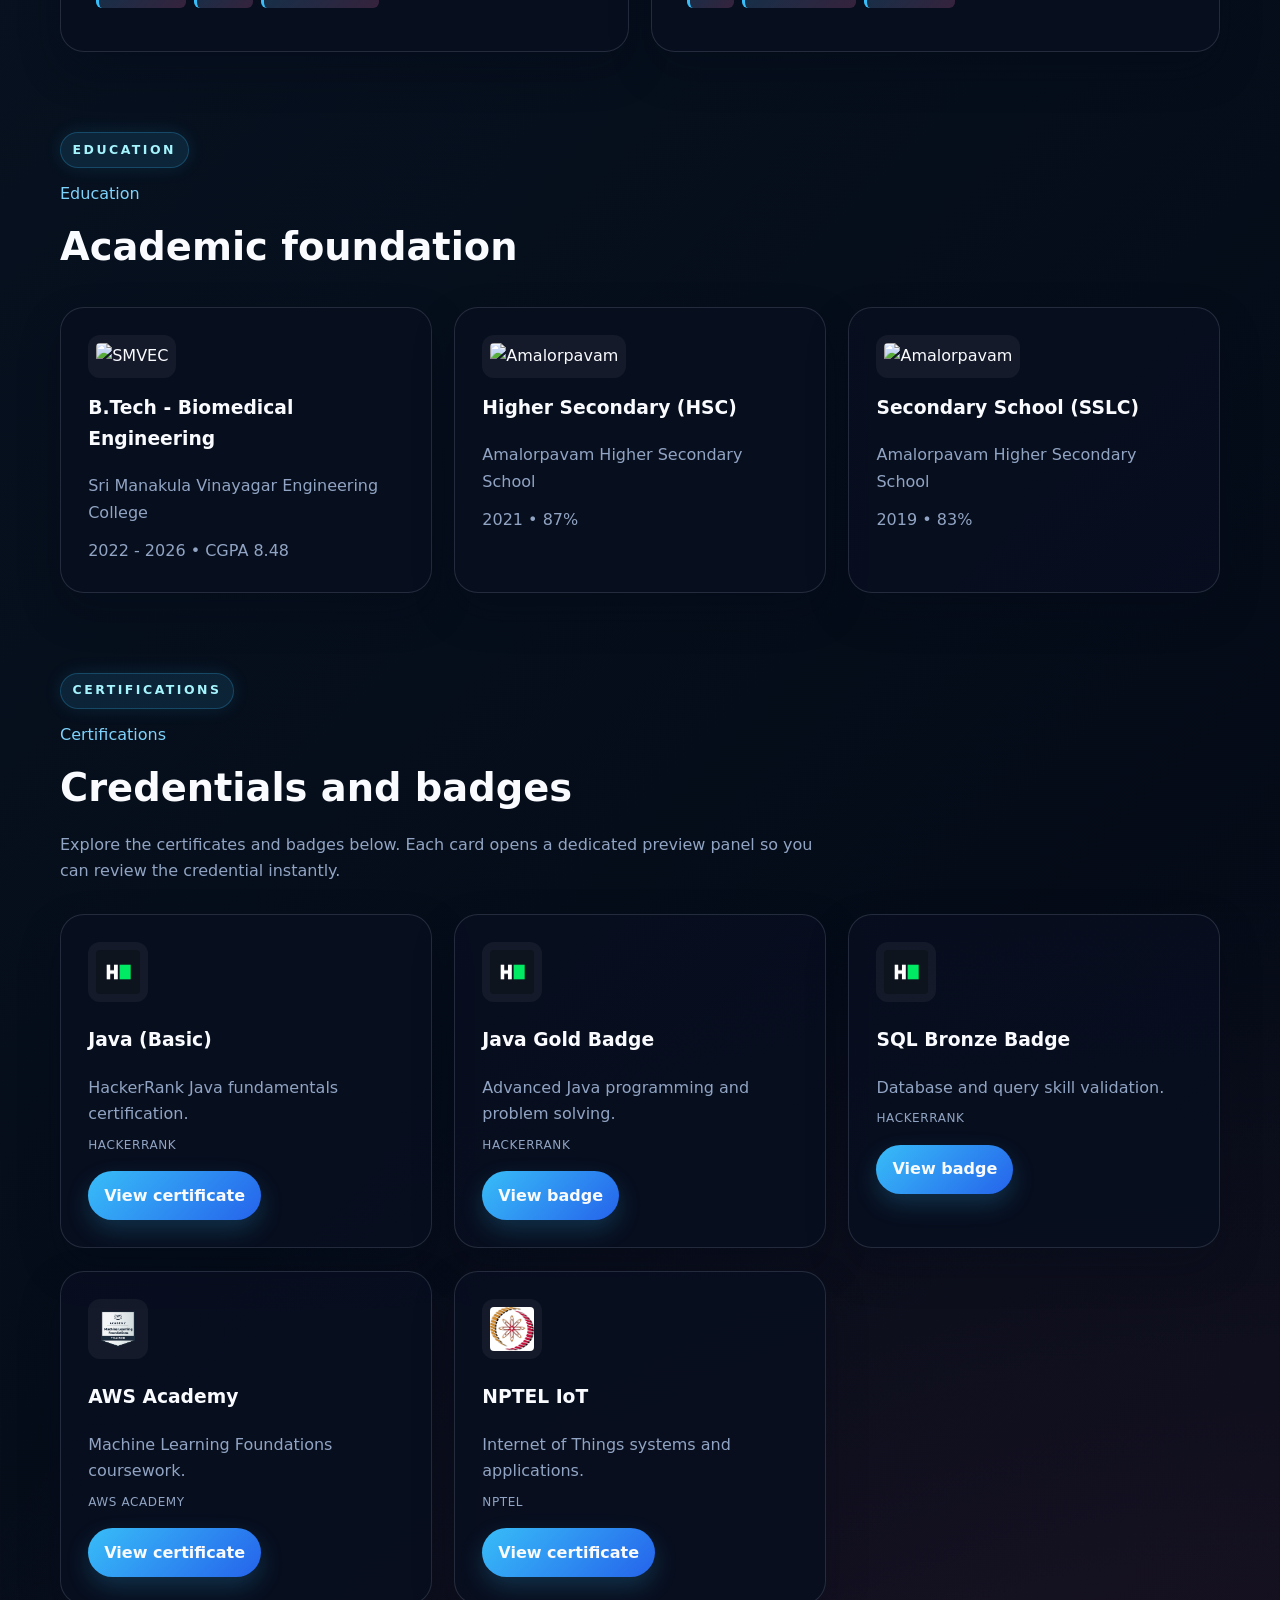
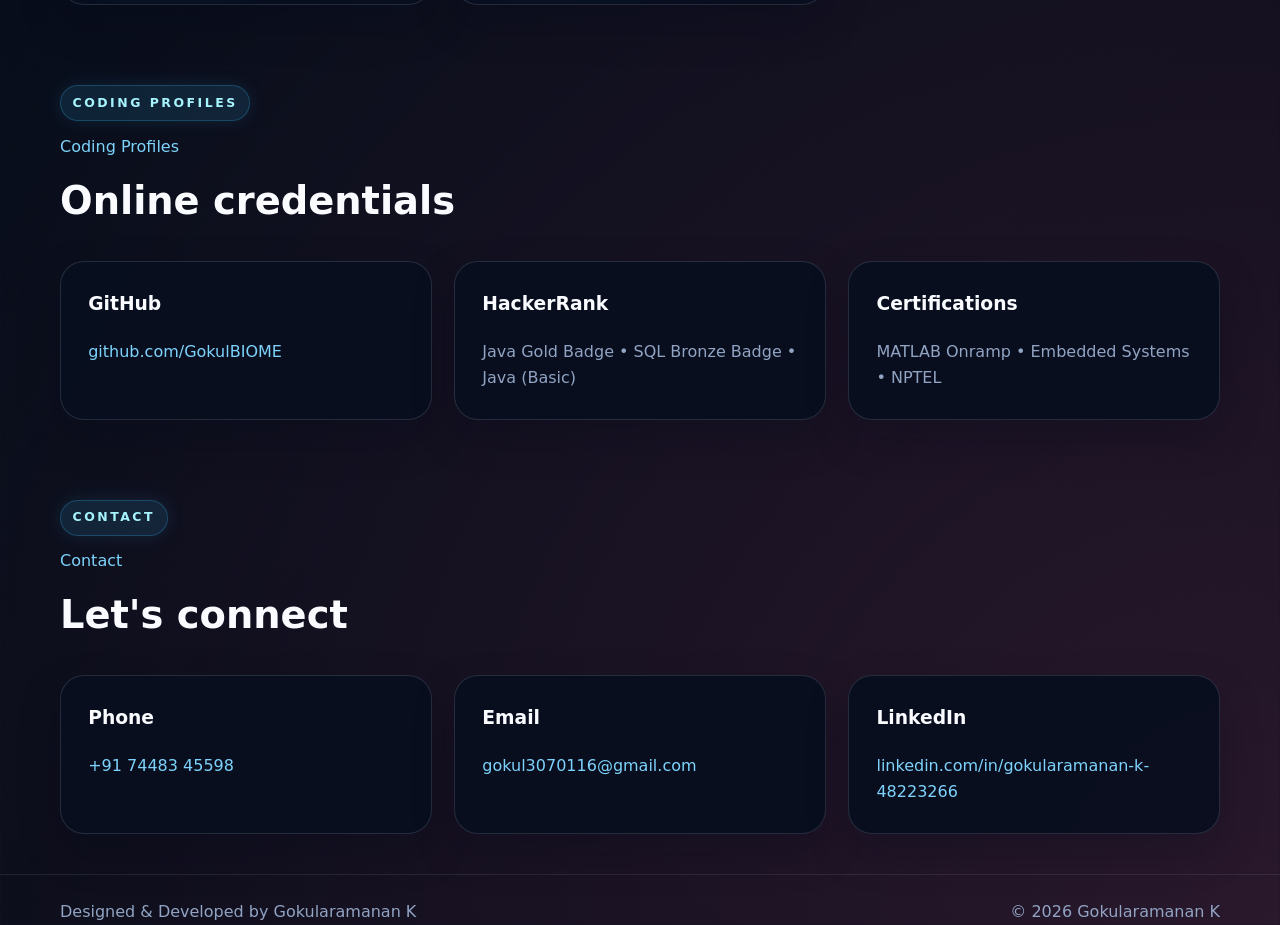
==== commit 59450646: "Update index.html" ====
--- a/index.html
+++ b/index.html
@@ -10,10 +10,10 @@
   <header class="site-header">
     <div class="container header-inner">
       <div class="brand">
-        <img src="images/gokul.jpeg" alt="Gokularamanan K" class="avatar" />
+        <div class="avatar"></div>
         <div>
           <p class="brand-title">Gokularamanan K</p>
-          <p class="brand-subtitle">Full Stack Developer | Biomedical Engineer</p>
+          <p class="brand-subtitle">FULL STACK Developer | Biomedical Engineer</p>
         </div>
       </div>
       <nav>
@@ -38,7 +38,7 @@
           <p class="hero-subtitle"><span class="keyword">Java Developer</span> • Biomedical Engineering Graduate</p>
           <p class="hero-text">Passionate about building <span class="keyword-highlight">scalable applications</span>, solving <span class="keyword-highlight">real-world problems</span>, and continuously improving software development skills in <span class="keyword">Java</span>, <span class="keyword">SQL</span>, <span class="keyword">Android</span>, and biomedical systems.</p>
           <div class="hero-actions">
-            <a class="button button-primary" href="C:\Users\Gokul\GokularamananPortfolio\images\GOKUL RESUME.pdf" download>C:\Users\Gokul\GokularamananPortfolio\images\GOKUL RESUME.pdf</a>
+            <a class="button button-primary" href="images/GOKUL%20RESUME.pdf" download>Download Resume</a>
             <a class="button button-secondary" href="#projects">View Projects</a>
           </div>
           <div class="floating-annotations">
@@ -201,19 +201,19 @@
         </div>
         <div class="education-grid">
           <div class="education-card">
-            <img src="images/smv.jpeg" alt="SMVEC" class="edu-image">
+            <img src="C:\Users\Gokul\GokularamananPortfolio\images\smv.jpeg" alt="SMVEC" class="edu-image">
             <h3>B.Tech - Biomedical Engineering</h3>
             <p>Sri Manakula Vinayagar Engineering College</p>
             <span>2022 - 2026 • CGPA 8.48</span>
           </div>
           <div class="education-card">
-            <img src="images/ahss.jpeg"alt="Amalorpavam" class="edu-image">
+            <img src="C:\Users\Gokul\GokularamananPortfolio\images\ahss.jpeg"alt="Amalorpavam" class="edu-image">
             <h3>Higher Secondary (HSC)</h3>
             <p>Amalorpavam Higher Secondary School</p>
             <span>2021 • 87%</span>
           </div>
           <div class="education-card">
-            <img src="images/ahss.jpeg" alt="Amalorpavam" class="edu-image">
+            <img src="C:\Users\Gokul\GokularamananPortfolio\images\ahss.jpeg" alt="Amalorpavam" class="edu-image">
             <h3>Secondary School (SSLC)</h3>
             <p>Amalorpavam Higher Secondary School</p>
             <span>2019 • 83%</span>
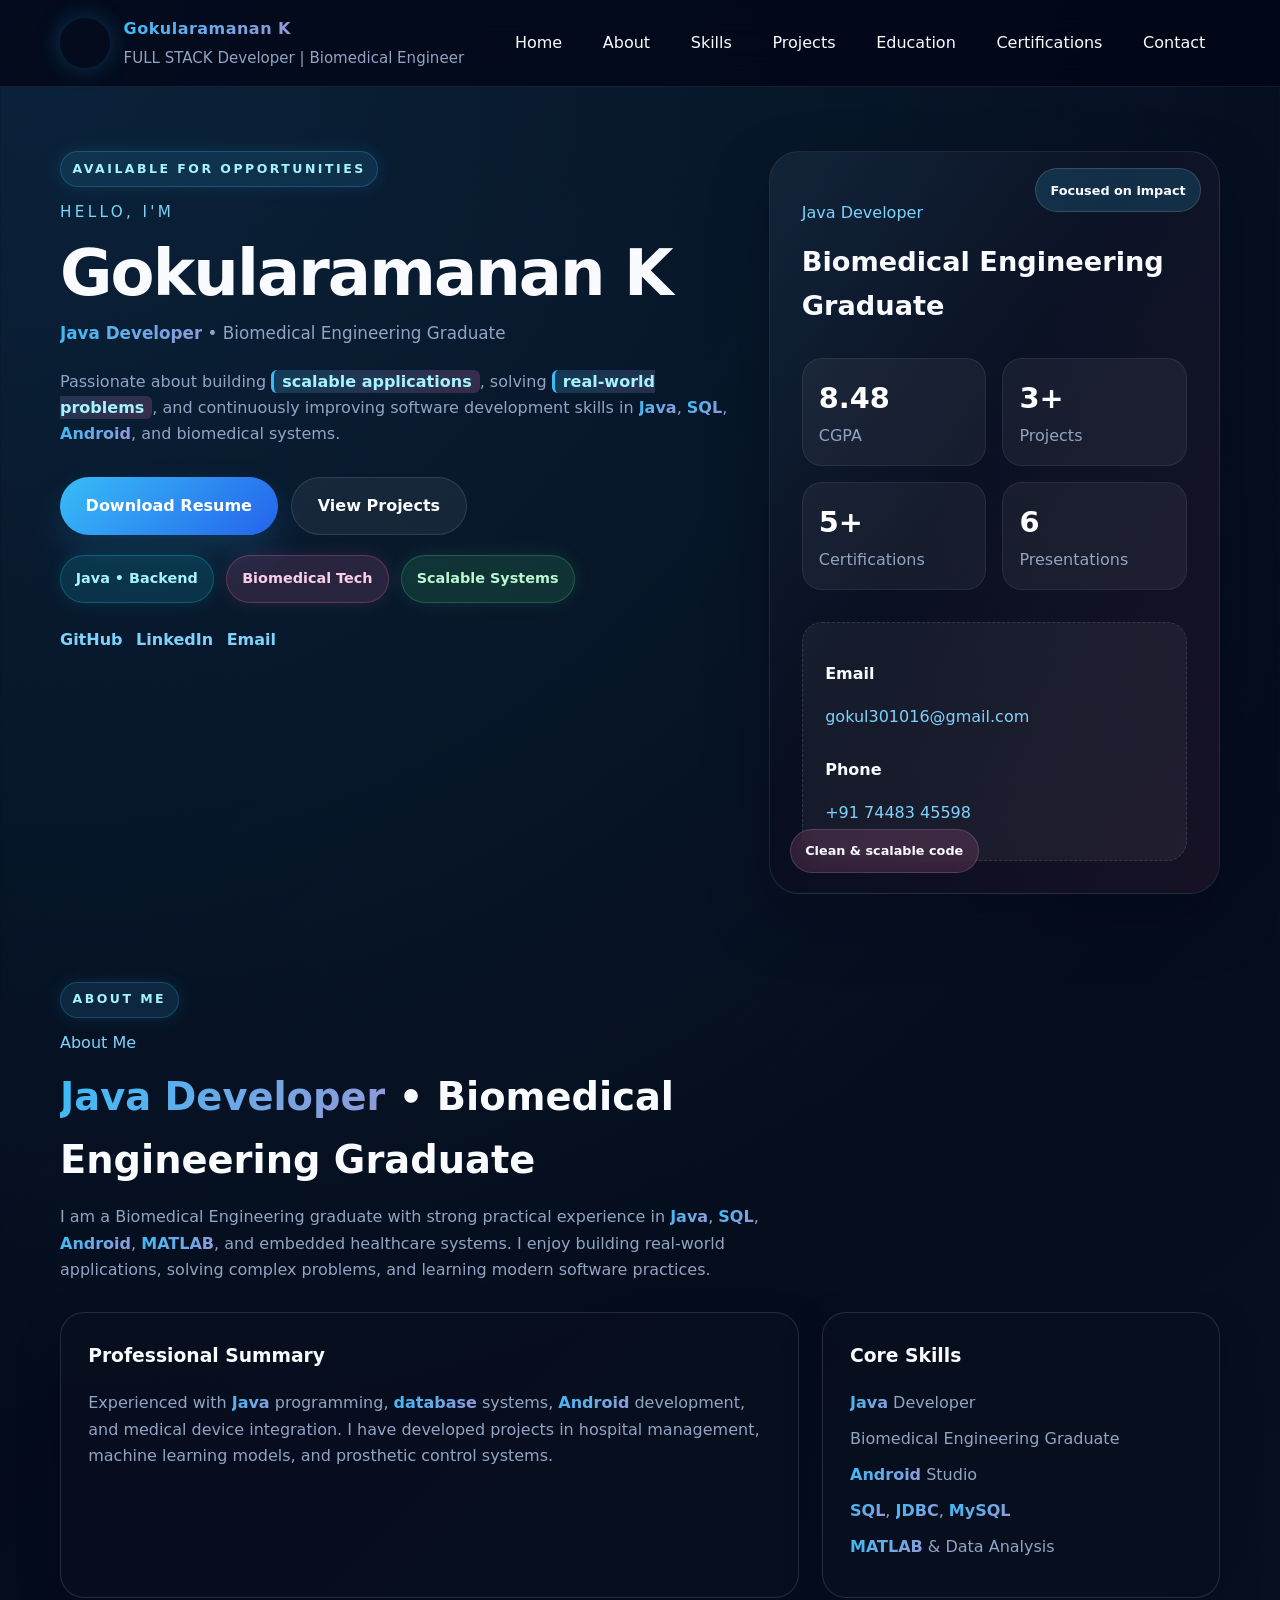
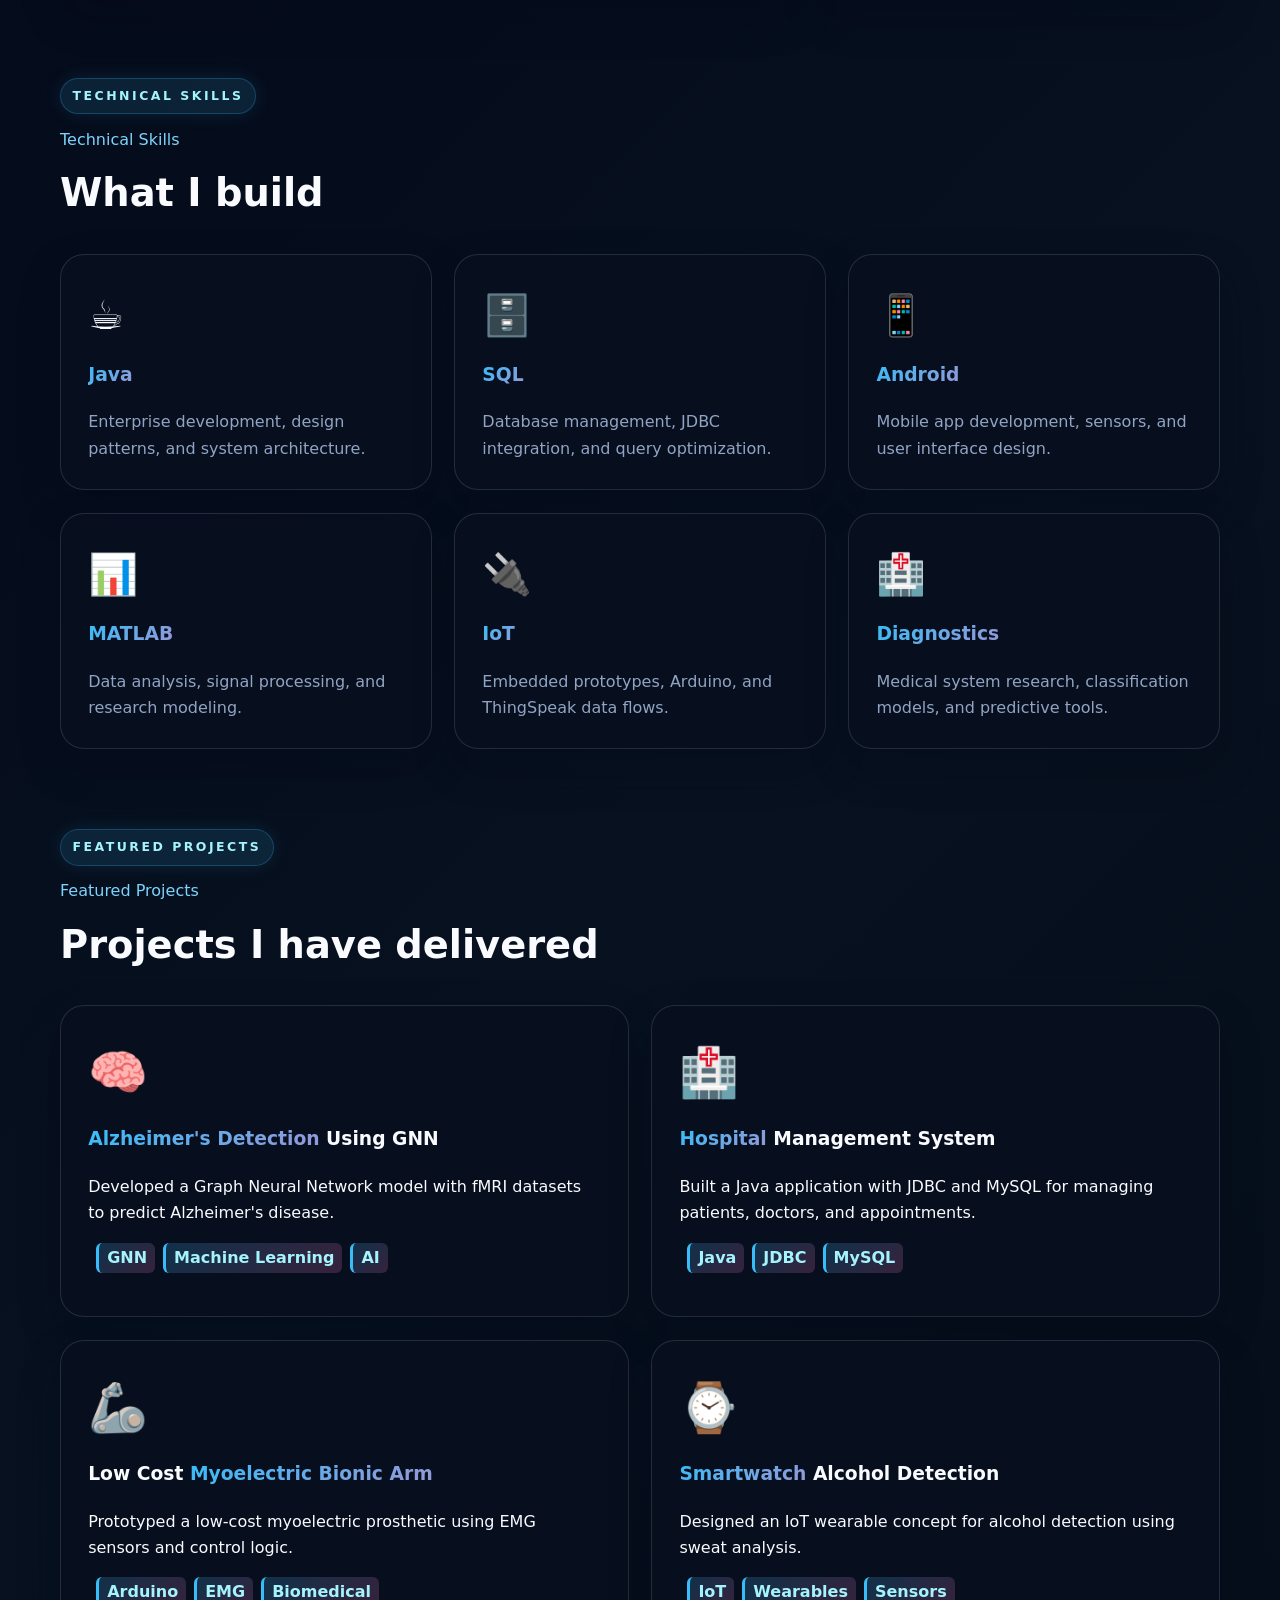
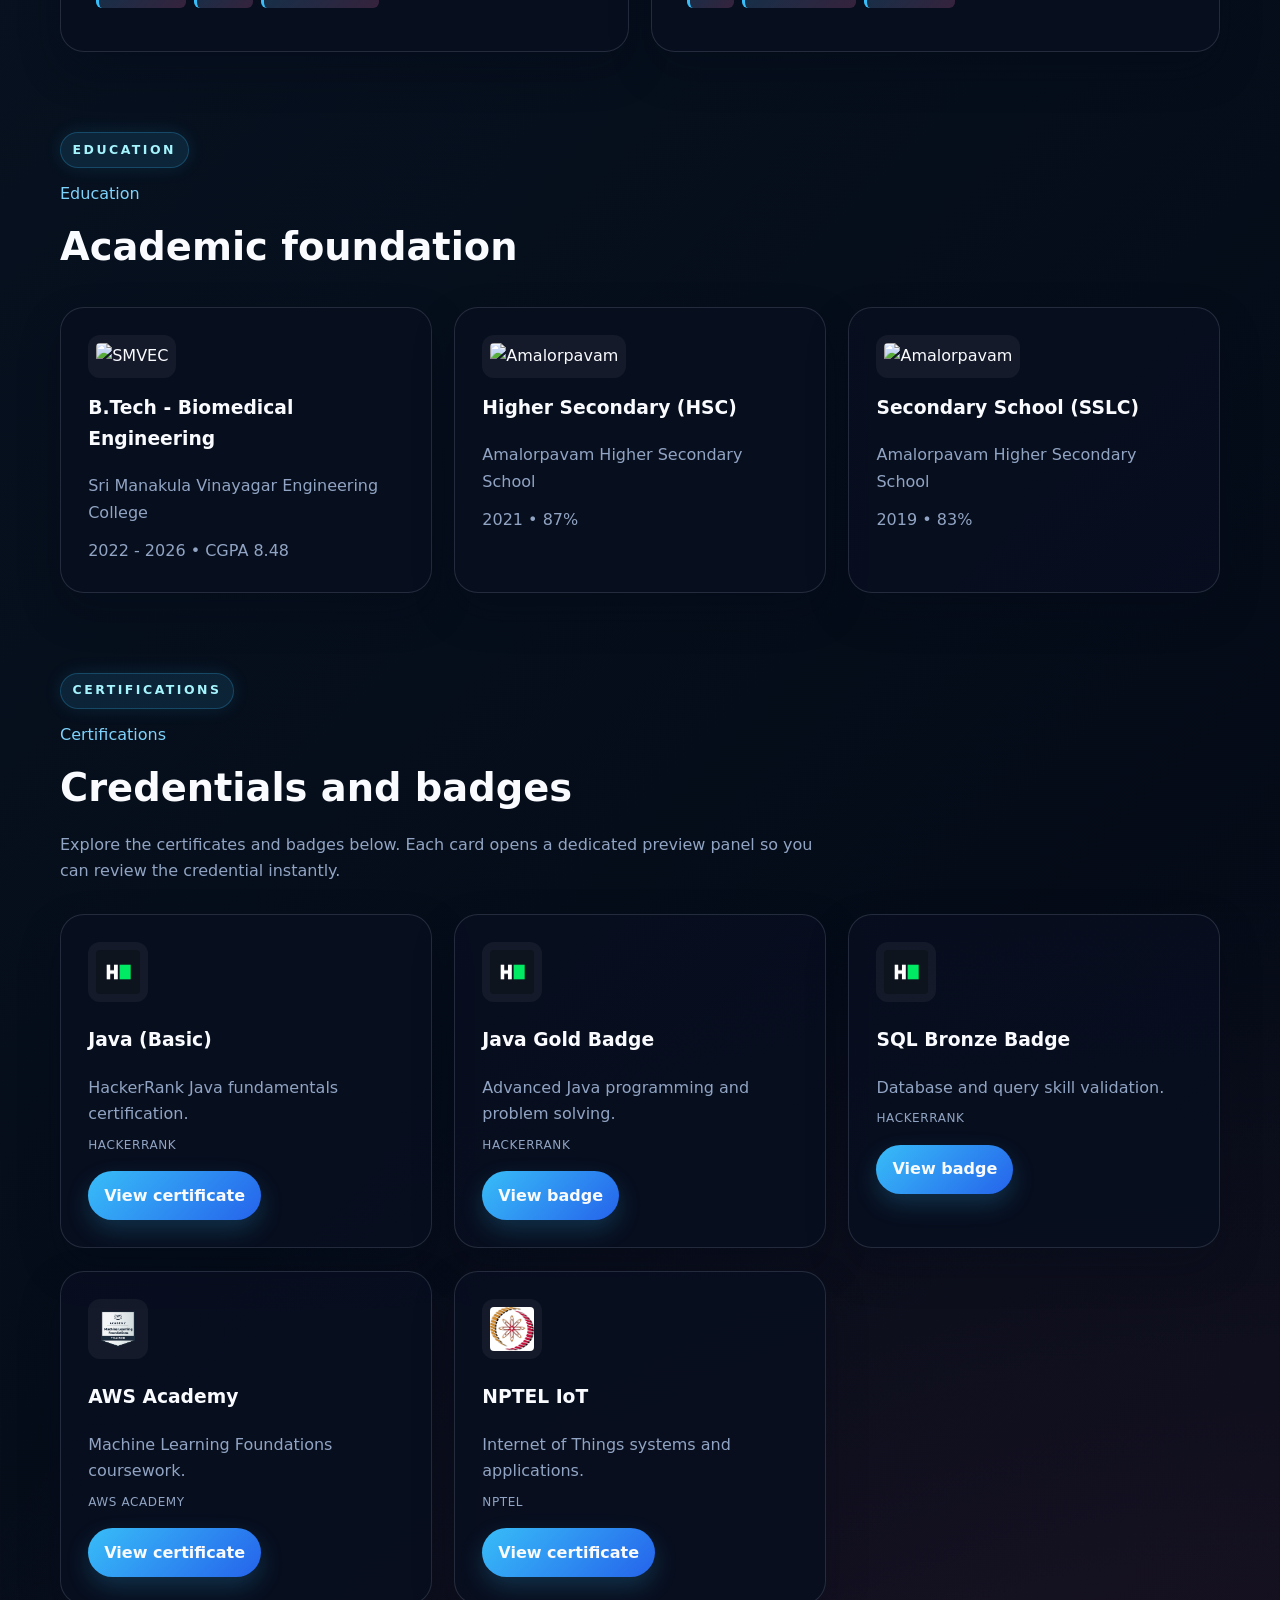
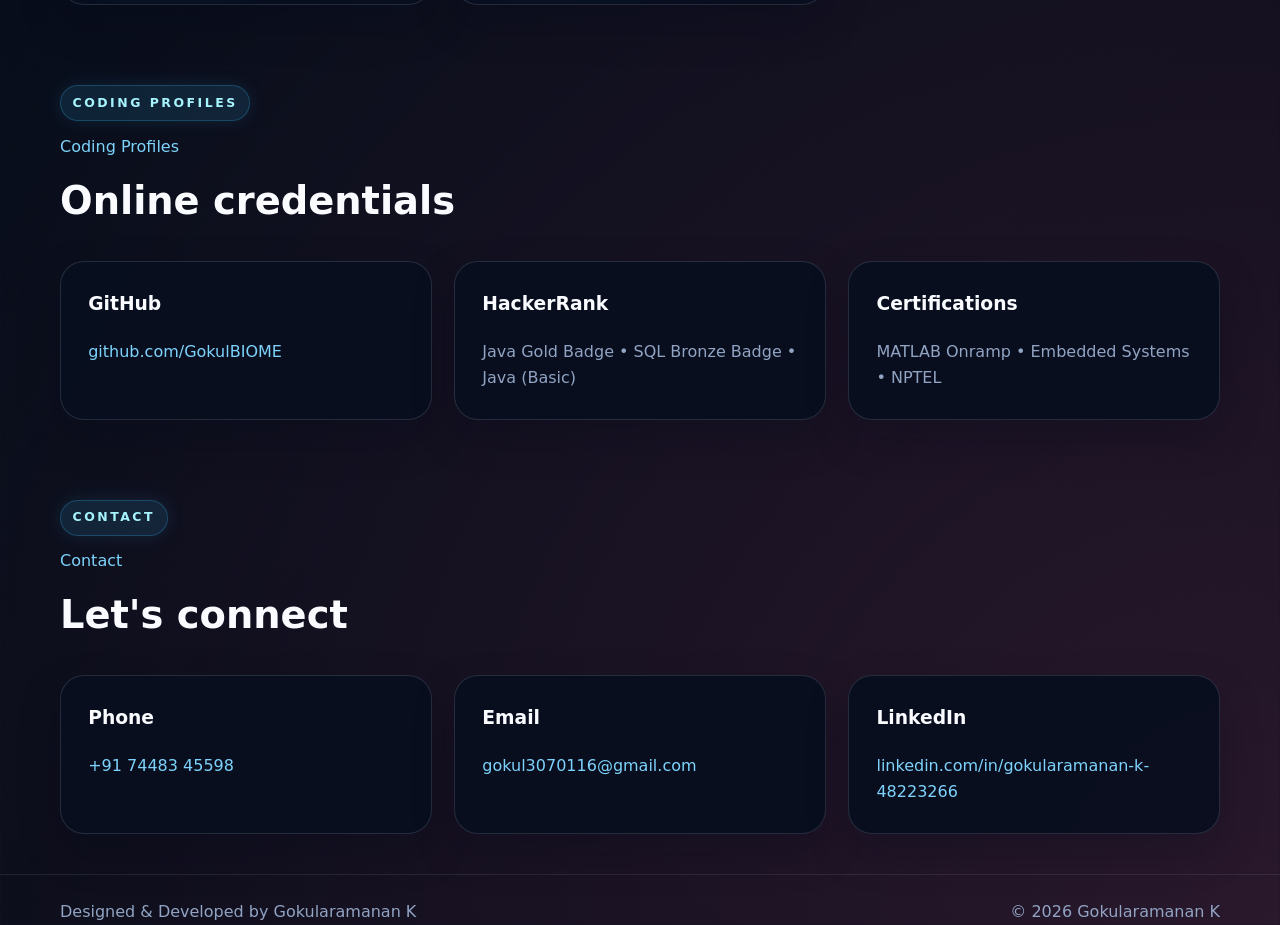
==== commit ca05c6d2: "Update index.html" ====
--- a/index.html
+++ b/index.html
@@ -38,7 +38,7 @@
           <p class="hero-subtitle"><span class="keyword">Java Developer</span> • Biomedical Engineering Graduate</p>
           <p class="hero-text">Passionate about building <span class="keyword-highlight">scalable applications</span>, solving <span class="keyword-highlight">real-world problems</span>, and continuously improving software development skills in <span class="keyword">Java</span>, <span class="keyword">SQL</span>, <span class="keyword">Android</span>, and biomedical systems.</p>
           <div class="hero-actions">
-            <a class="button button-primary" href="images/GOKUL%20RESUME.pdf" download>Download Resume</a>
+            <a class="button button-primary" href="C:\Users\Gokul\GokularamananPortfolio\images\GOKUL RESUME.pdf" download>Download Resume</a>
             <a class="button button-secondary" href="#projects">View Projects</a>
           </div>
           <div class="floating-annotations">
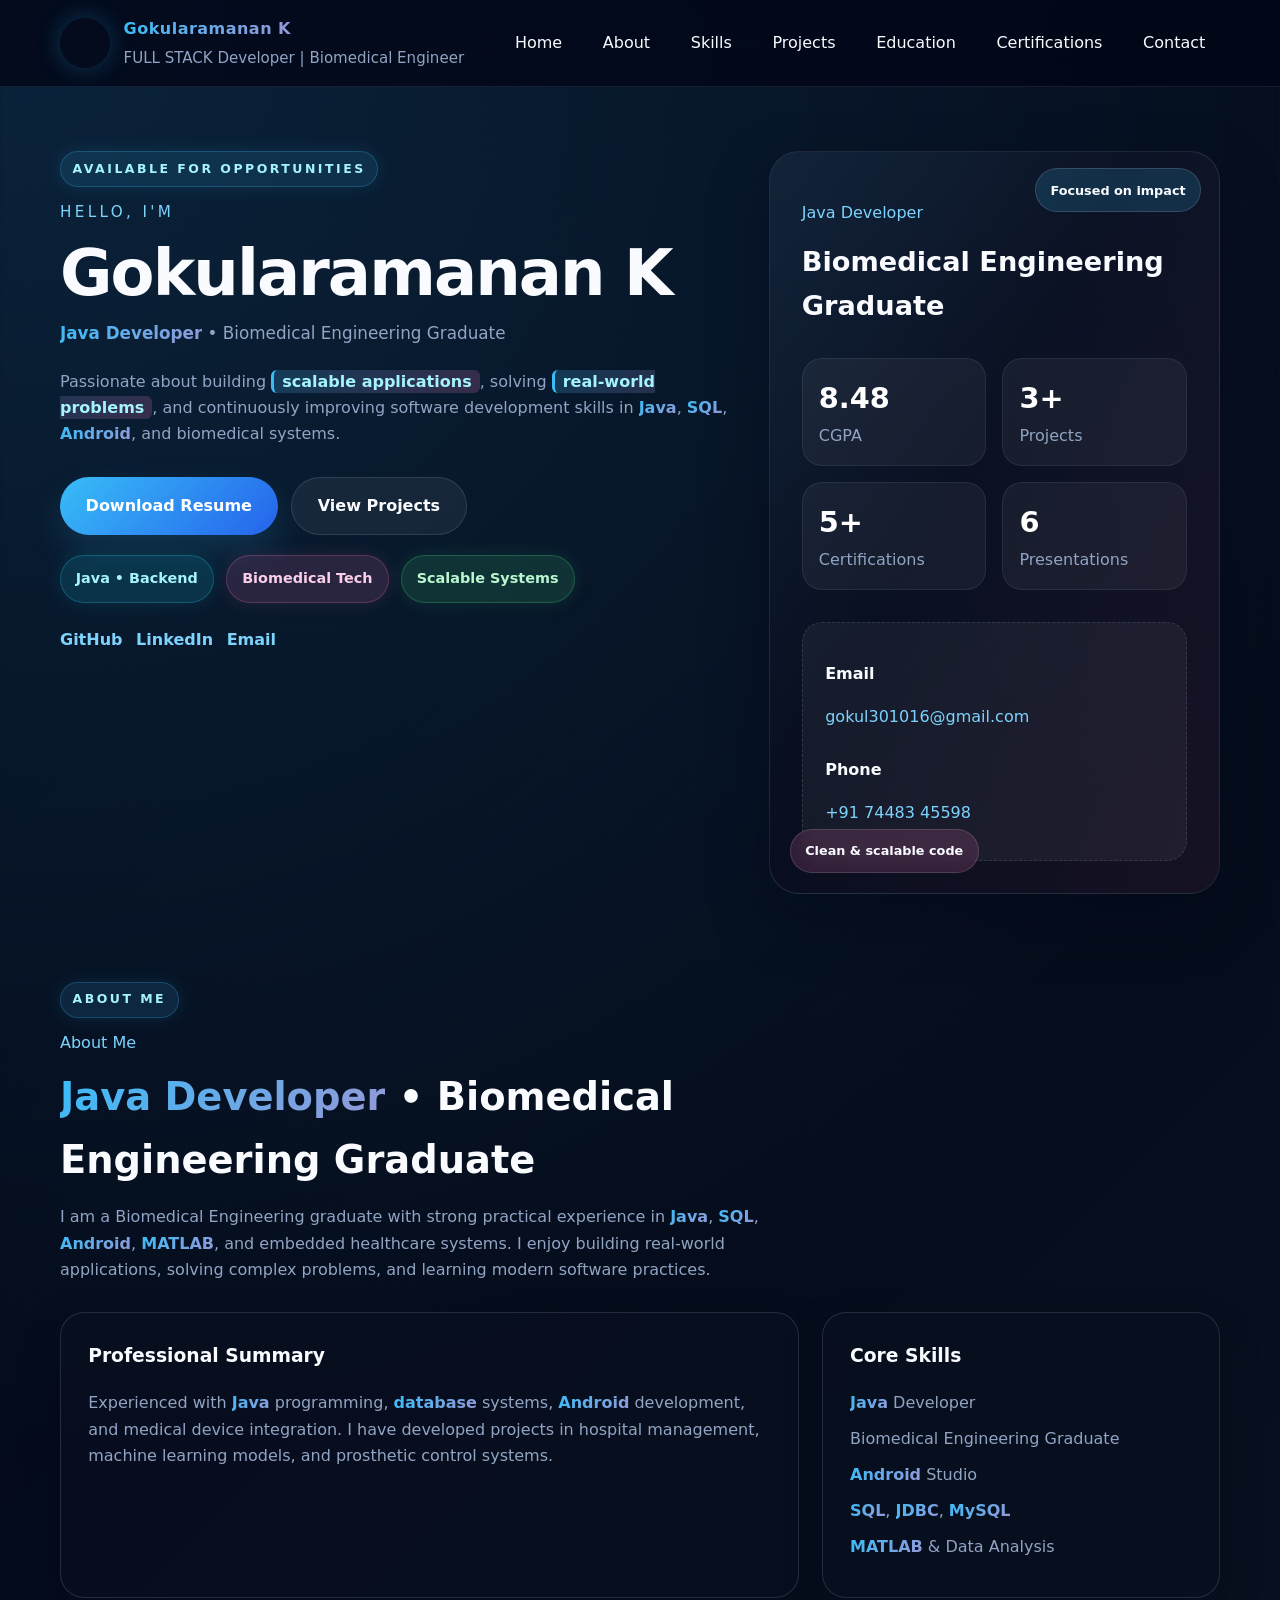
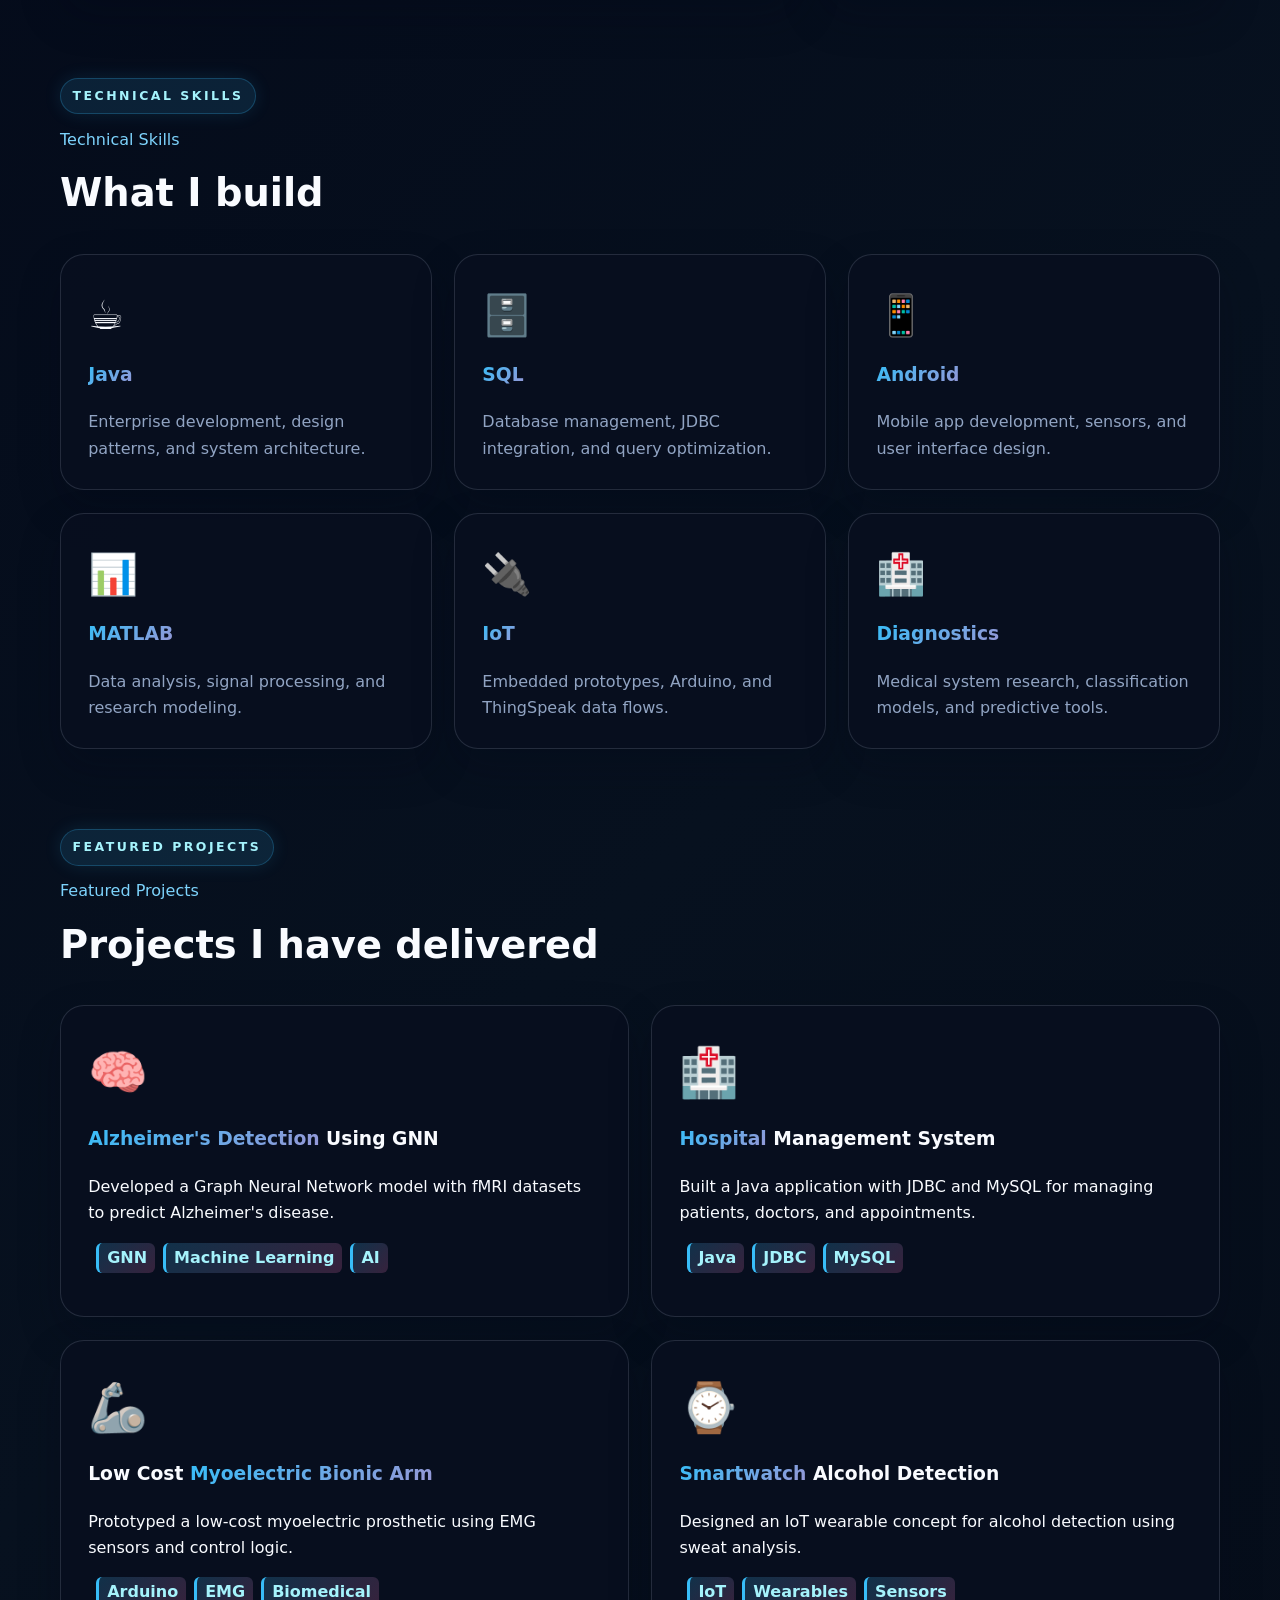
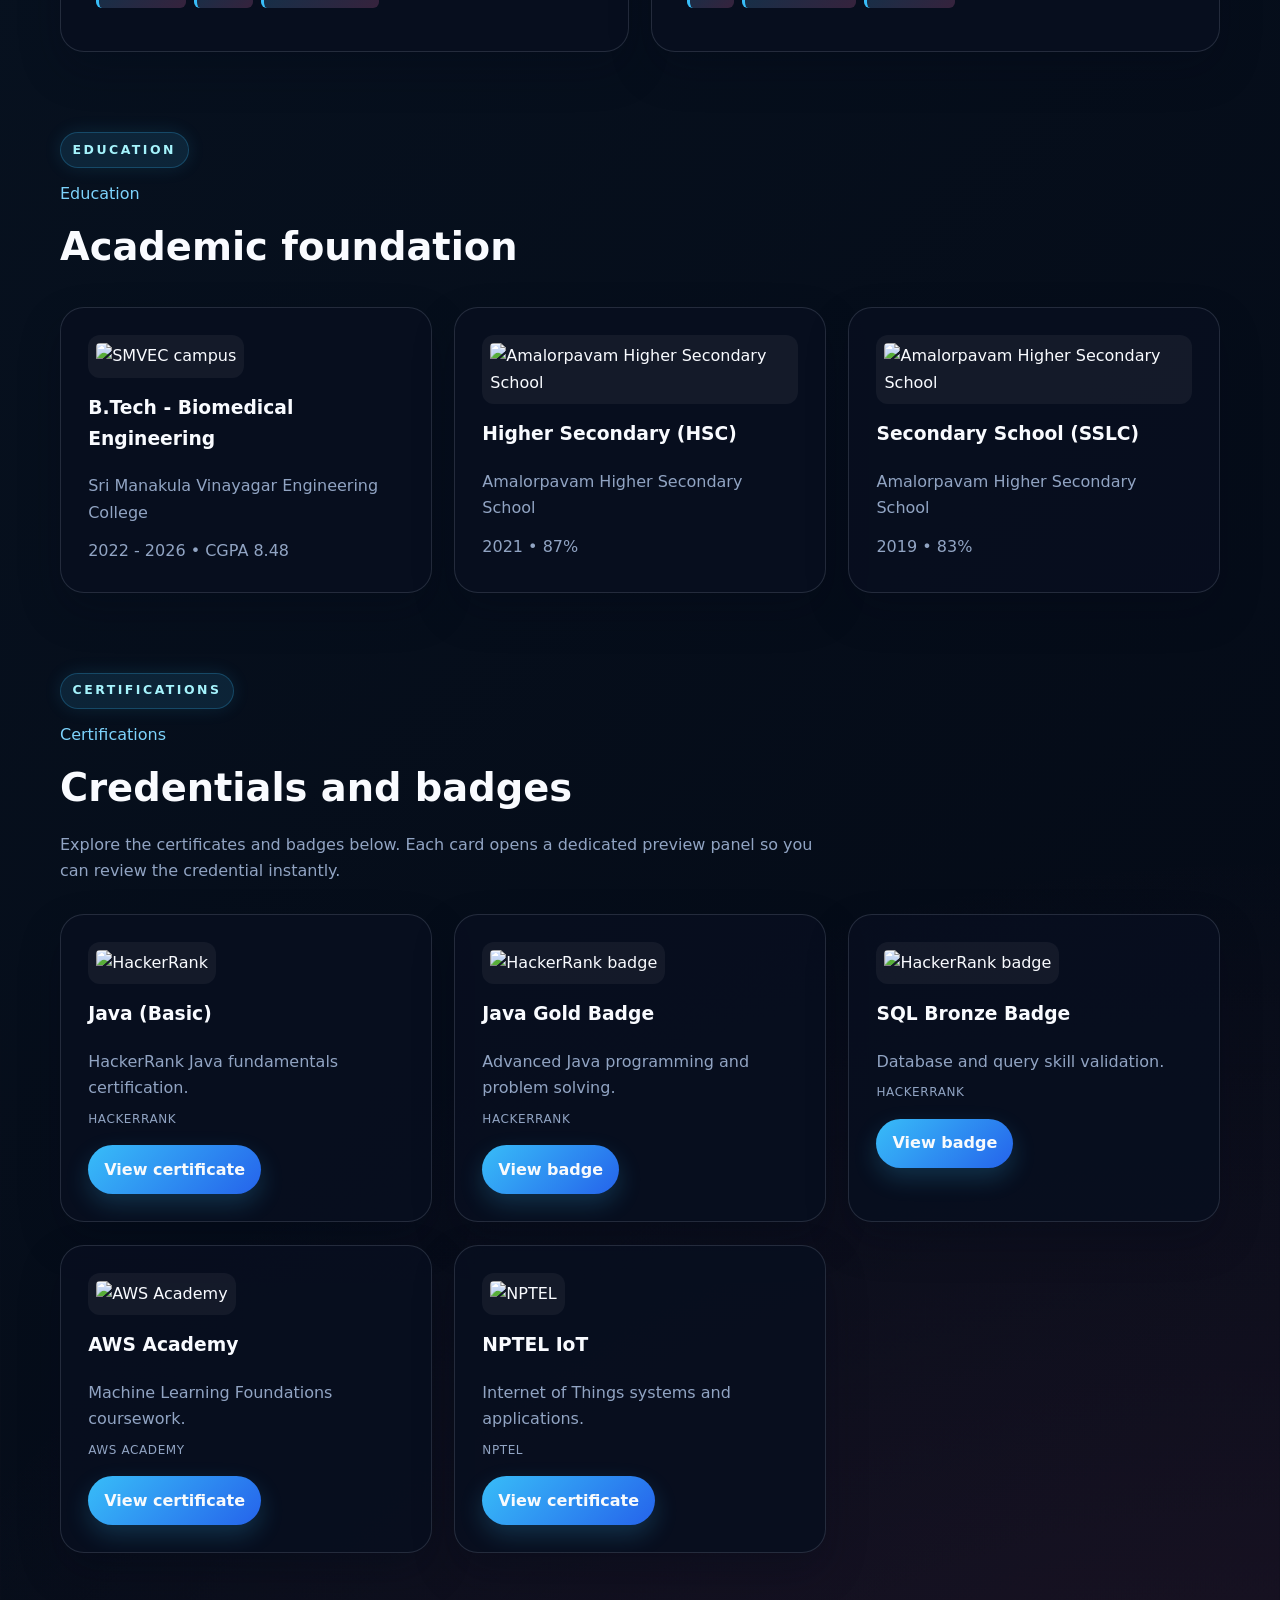
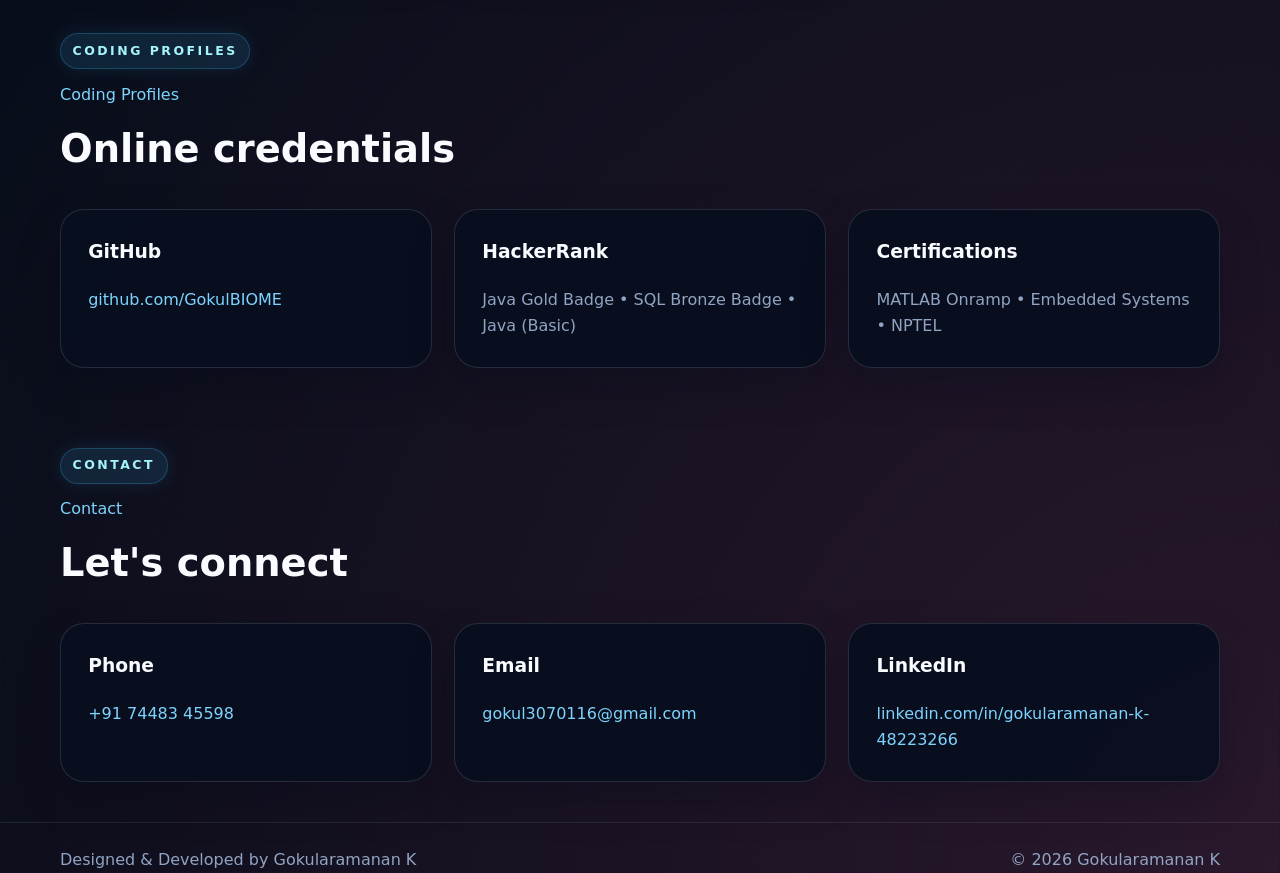
==== commit 0885ddc9: "Update index.html" ====
--- a/index.html
+++ b/index.html
@@ -38,7 +38,7 @@
           <p class="hero-subtitle"><span class="keyword">Java Developer</span> • Biomedical Engineering Graduate</p>
           <p class="hero-text">Passionate about building <span class="keyword-highlight">scalable applications</span>, solving <span class="keyword-highlight">real-world problems</span>, and continuously improving software development skills in <span class="keyword">Java</span>, <span class="keyword">SQL</span>, <span class="keyword">Android</span>, and biomedical systems.</p>
           <div class="hero-actions">
-            <a class="button button-primary" href="C:\Users\Gokul\GokularamananPortfolio\images\GOKUL RESUME.pdf" download>Download Resume</a>
+            <a class="button button-primary" href="images/gokul-resume.pdf" download>Download Resume</a>
             <a class="button button-secondary" href="#projects">View Projects</a>
           </div>
           <div class="floating-annotations">
@@ -201,19 +201,19 @@
         </div>
         <div class="education-grid">
           <div class="education-card">
-            <img src="C:\Users\Gokul\GokularamananPortfolio\images\smv.jpeg" alt="SMVEC" class="edu-image">
+            <img src="C:\Users\Gokul\GokularamananPortfolio\images\smvec.jpeg" alt="SMVEC campus" class="edu-image">
             <h3>B.Tech - Biomedical Engineering</h3>
             <p>Sri Manakula Vinayagar Engineering College</p>
             <span>2022 - 2026 • CGPA 8.48</span>
           </div>
           <div class="education-card">
-            <img src="C:\Users\Gokul\GokularamananPortfolio\images\ahss.jpeg"alt="Amalorpavam" class="edu-image">
+            <img src="C:\Users\Gokul\GokularamananPortfolio\images\ahss.jpeg" alt="Amalorpavam Higher Secondary School" class="edu-image">
             <h3>Higher Secondary (HSC)</h3>
             <p>Amalorpavam Higher Secondary School</p>
             <span>2021 • 87%</span>
           </div>
           <div class="education-card">
-            <img src="C:\Users\Gokul\GokularamananPortfolio\images\ahss.jpeg" alt="Amalorpavam" class="edu-image">
+            <img src="C:\Users\Gokul\GokularamananPortfolio\images\ahss.jpeg" alt="Amalorpavam Higher Secondary School" class="edu-image">
             <h3>Secondary School (SSLC)</h3>
             <p>Amalorpavam Higher Secondary School</p>
             <span>2019 • 83%</span>
@@ -232,39 +232,39 @@
         </div>
         <div class="cert-grid">
           <div class="cert-card">
-            <img src="images/HR.png" alt="HackerRank" class="cert-image">
+            <img src="C:\Users\Gokul\GokularamananPortfolio\images\hr" alt="HackerRank" class="cert-image">
             <h3>Java (Basic)</h3>
             <p>HackerRank Java fundamentals certification.</p>
             <span class="cert-issuer">HackerRank</span>
-            <button class="view-cert-btn" type="button" data-title="Java (Basic)" data-type="pdf" data-url="images/java_basic%20certificate.pdf">View certificate</button>
-          </div>
-          <div class="cert-card">
-            <img src="images/HR.png" alt="HackerRank badge" class="cert-image">
+            <button class="view-cert-btn" type="button" data-title="Java (Basic)" data-type="pdf" data-url="C:\Users\Gokul\GokularamananPortfolio\images\java_basic certificate.pdf">View certificate</button>
+          </div>
+          <div class="cert-card">
+            <img src="C:\Users\Gokul\GokularamananPortfolio\images\hr" alt="HackerRank badge" class="cert-image">
             <h3>Java Gold Badge</h3>
             <p>Advanced Java programming and problem solving.</p>
             <span class="cert-issuer">HackerRank</span>
-            <button class="view-cert-btn" type="button" data-title="Java Gold Badge" data-type="image" data-url="images/HR.png">View badge</button>
-          </div>
-          <div class="cert-card">
-            <img src="images/HR.png" alt="HackerRank badge" class="cert-image">
+            <button class="view-cert-btn" type="button" data-title="Java Gold Badge" data-type="image" data-url="C:\Users\Gokul\GokularamananPortfolio\images\hr">View badge</button>
+          </div>
+          <div class="cert-card">
+            <img src="C:\Users\Gokul\GokularamananPortfolio\images\hr" alt="HackerRank badge" class="cert-image">
             <h3>SQL Bronze Badge</h3>
             <p>Database and query skill validation.</p>
             <span class="cert-issuer">HackerRank</span>
             <button class="view-cert-btn" type="button" data-title="SQL Bronze Badge" data-type="image" data-url="images/HR.png">View badge</button>
           </div>
           <div class="cert-card">
-            <img src="images/aws-academy-graduate-machine-learning-foundations-t.png" alt="AWS Academy" class="cert-image">
+            <img src="C:\Users\Gokul\GokularamananPortfolio\images\aws.jpeg" alt="AWS Academy" class="cert-image">
             <h3>AWS Academy</h3>
             <p>Machine Learning Foundations coursework.</p>
             <span class="cert-issuer">AWS Academy</span>
-            <button class="view-cert-btn" type="button" data-title="AWS Academy" data-type="pdf" data-url="images/AWS%20CERTIFICATE%20(2).pdf">View certificate</button>
-          </div>
-          <div class="cert-card">
-            <img src="images/nptel.png" alt="NPTEL" class="cert-image">
+            <button class="view-cert-btn" type="button" data-title="AWS Academy" data-type="pdf" data-url="C:\Users\Gokul\GokularamananPortfolio\images\AWS CERTIFICATE (2).pdf">View certificate</button>
+          </div>
+          <div class="cert-card">
+            <img src="C:\Users\Gokul\GokularamananPortfolio\images\nptel.jpeg"alt="NPTEL" class="cert-image">
             <h3>NPTEL IoT</h3>
             <p>Internet of Things systems and applications.</p>
             <span class="cert-issuer">NPTEL</span>
-            <button class="view-cert-btn" type="button" data-title="NPTEL IoT" data-type="pdf" data-url="images/Introduction%20to%20Internet%20of%20Things.pdf">View certificate</button>
+            <button class="view-cert-btn" type="button" data-title="NPTEL IoT" data-type="pdf" data-url=""C:\Users\Gokul\GokularamananPortfolio\images\Introduction to Internet of Things.pdf">View certificate</button>
           </div>
         </div>
       </div>
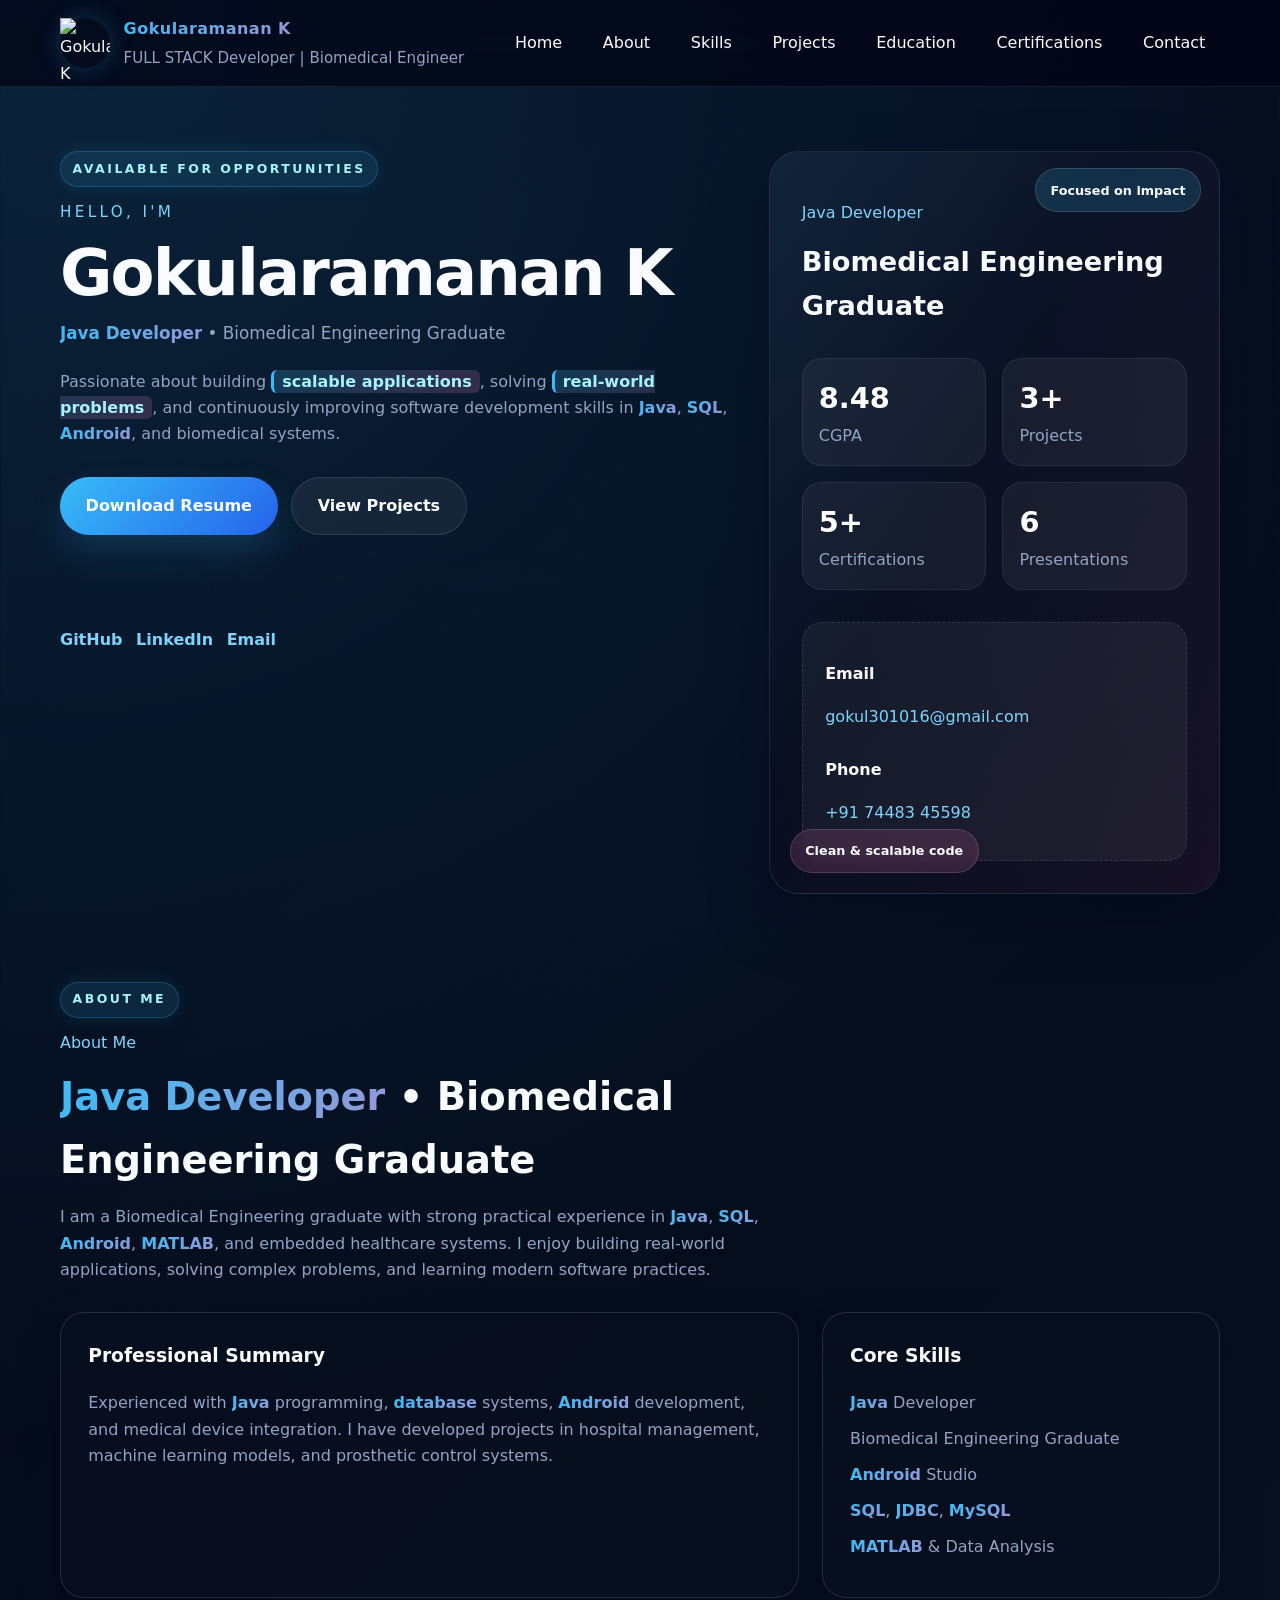
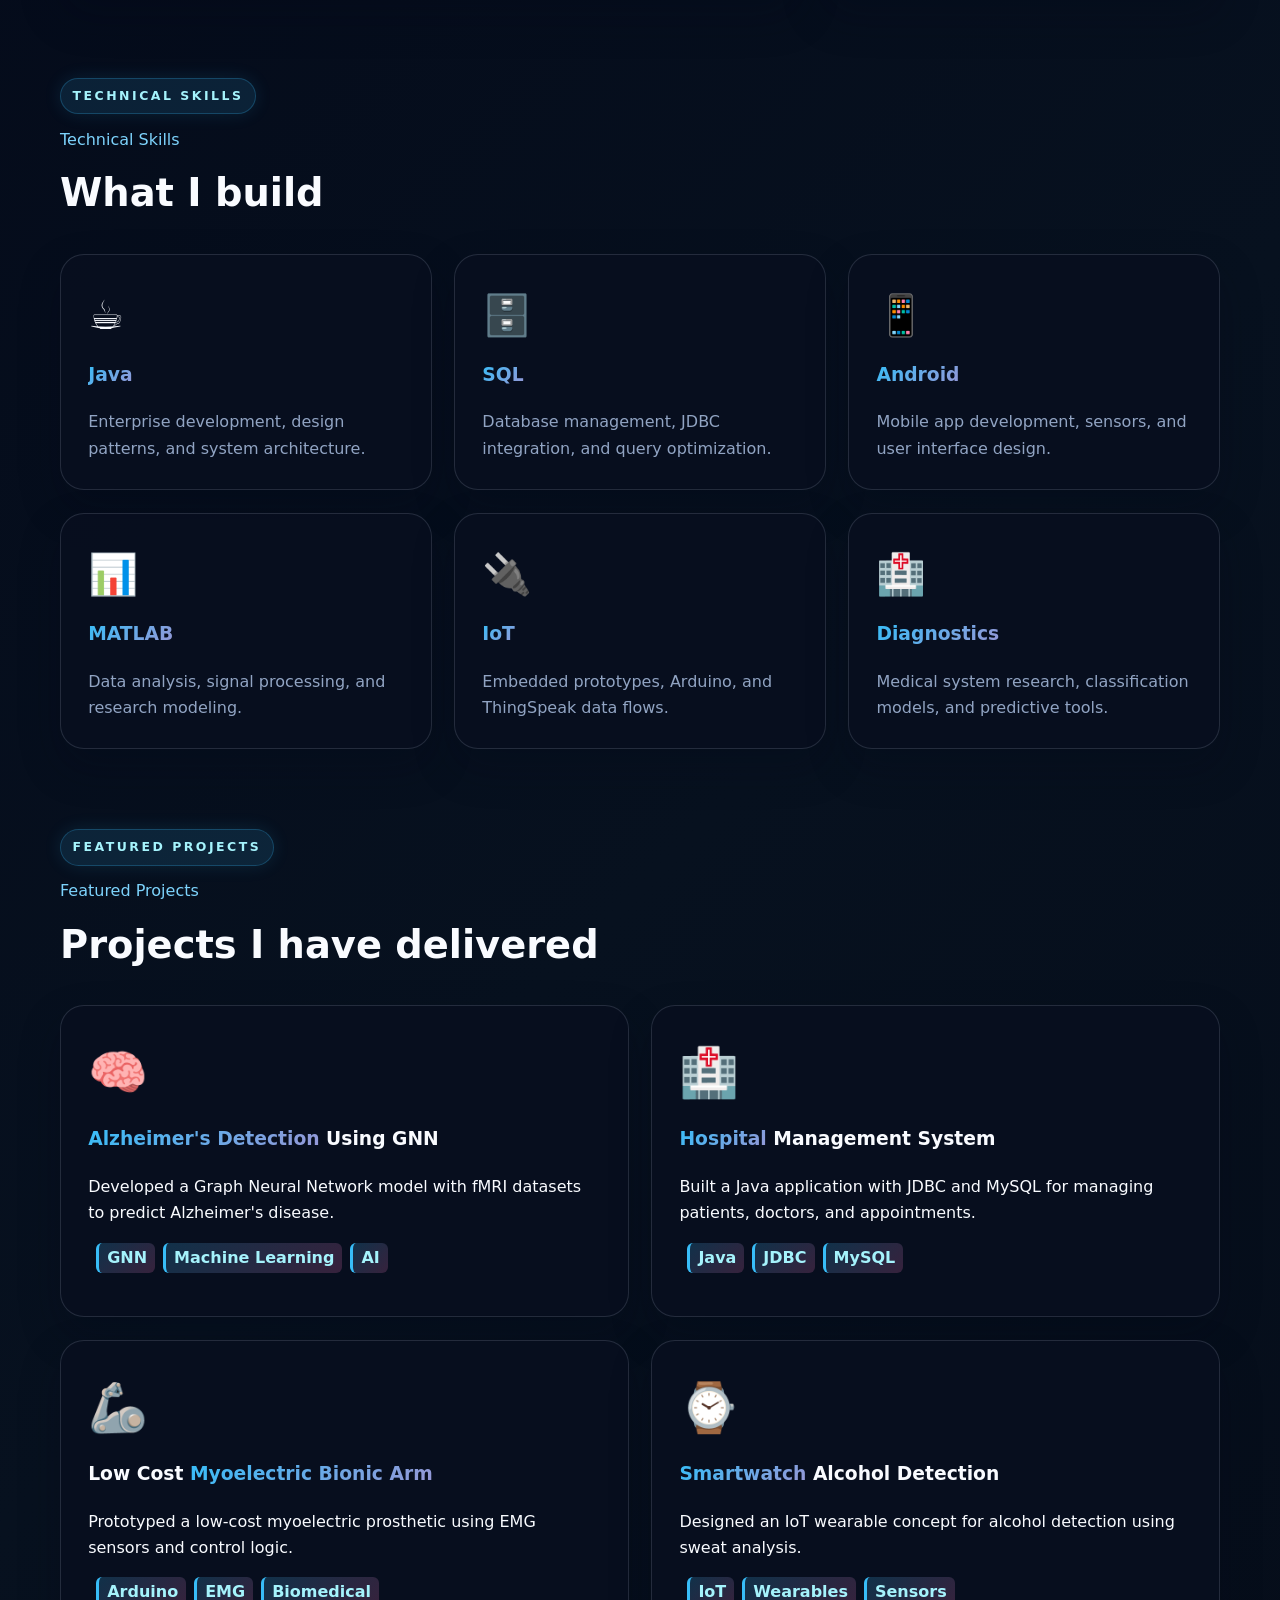
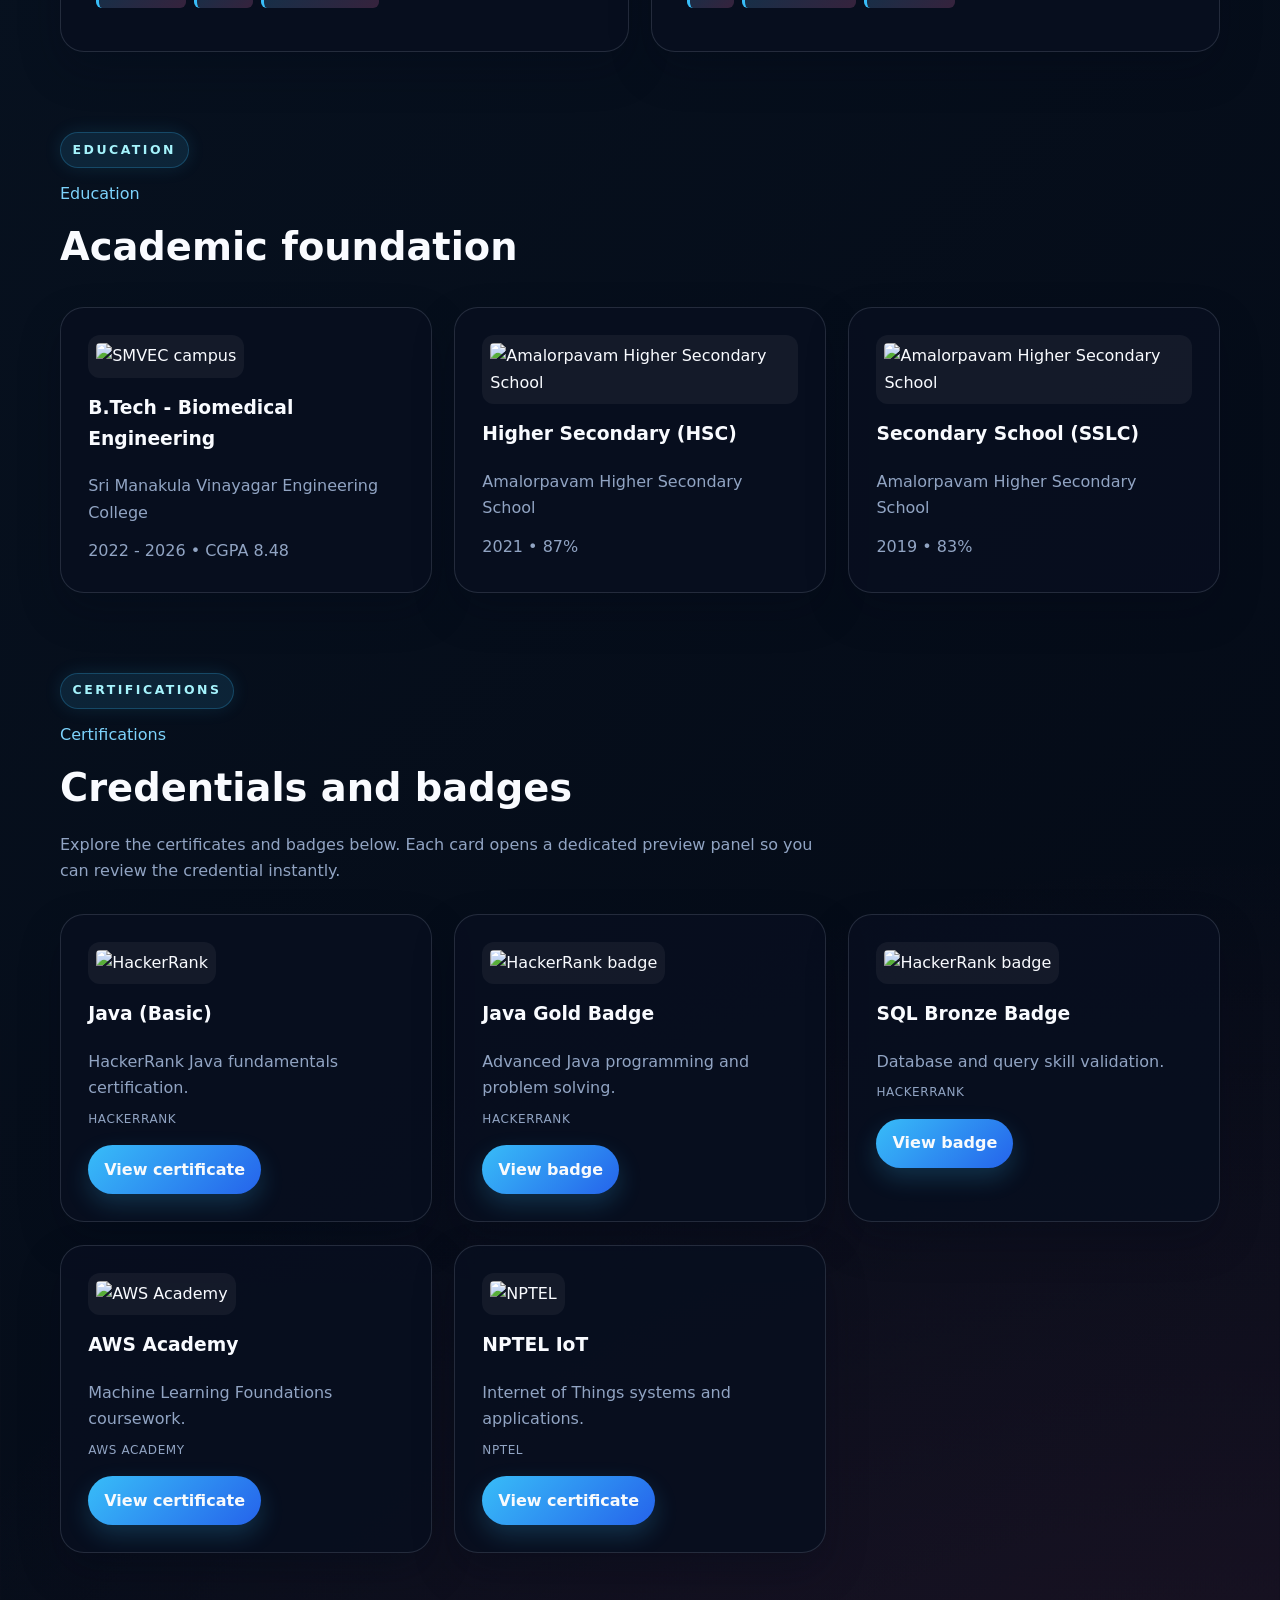
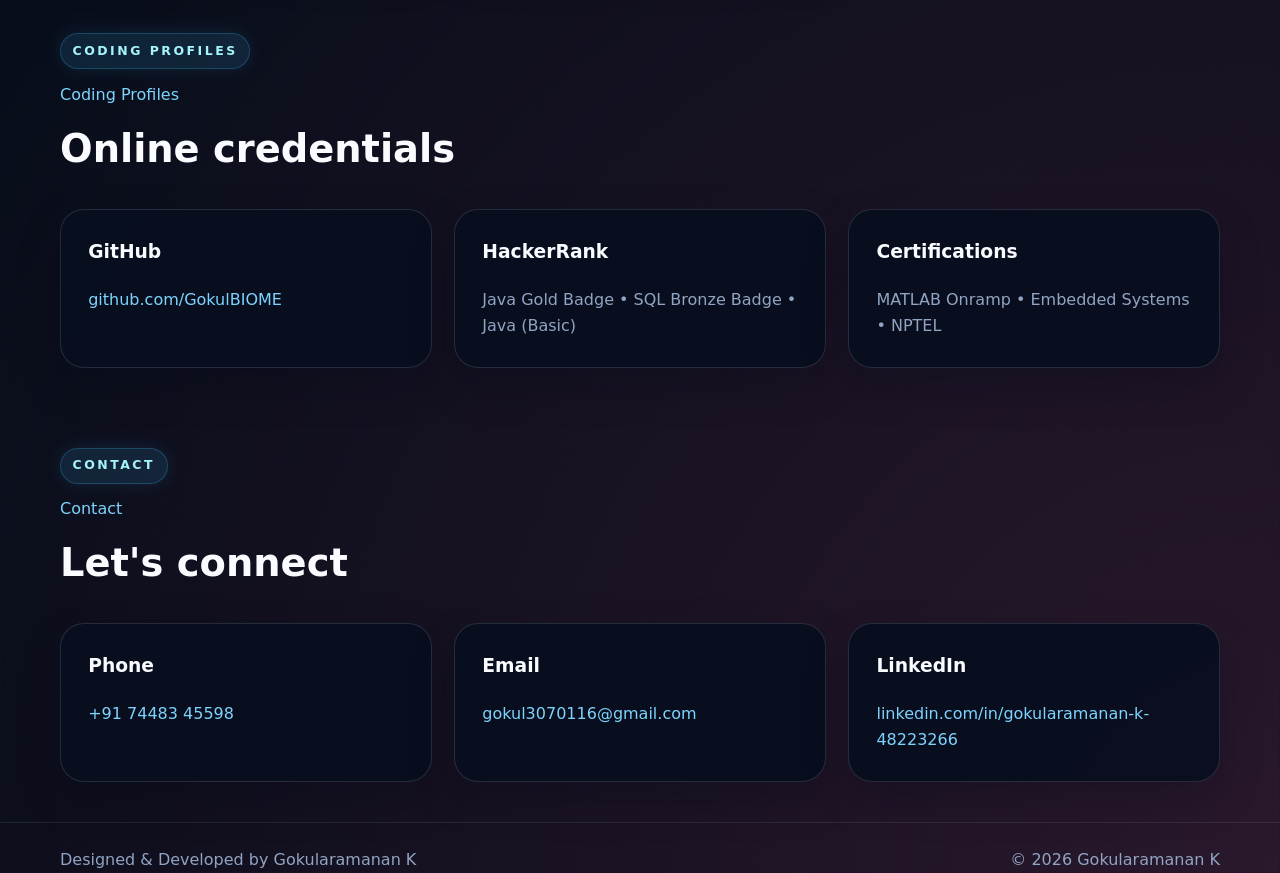
==== commit 90d6d057: "Update index.html" ====
--- a/index.html
+++ b/index.html
@@ -1,22 +1,22 @@
 <!DOCTYPE html>
 <html lang="en">
 <head>
-  <meta charset="UTF-8" />
-  <meta name="viewport" content="width=device-width, initial-scale=1.0" />
-  <title>Gokularamanan K | Java Developer </title>
-  <link rel="stylesheet" href="styles.css" />
+<meta charset="UTF-8" />
+<meta name="viewport" content="width=device-width, initial-scale=1.0" />
+<title>Gokularamanan K | Java Developer </title>
+<link rel="stylesheet" href="styles.css" />
 </head>
 <body>
-  <header class="site-header">
-    <div class="container header-inner">
-      <div class="brand">
-        <div class="avatar"></div>
-        <div>
-          <p class="brand-title">Gokularamanan K</p>
-          <p class="brand-subtitle">FULL STACK Developer | Biomedical Engineer</p>
-        </div>
-      </div>
-      <nav>
+<header class="site-header">
+<div class="container header-inner">
+<div class="brand">
+<div class="avatar"><img src="C:\Users\Gokul\GokularamananPortfolio\images\WhatsApp Image 2026-06-13 at 11.47.09 AM.jpeg" alt="Gokularamanan K" /></div>
+<div>
+<p class="brand-title">Gokularamanan K</p>
+<p class="brand-subtitle">FULL STACK Developer | Biomedical Engineer</p>
+</div>
+</div>
+<nav>
         <a href="#home">Home</a>
         <a href="#about">About</a>
         <a href="#skills">Skills</a>
@@ -24,8 +24,8 @@
         <a href="#education">Education</a>
         <a href="#certifications">Certifications</a>
         <a href="#contact">Contact</a>
-      </nav>
-    </div>
+  </nav>
+  </div>
   </header>
 
   <main>
@@ -207,7 +207,7 @@
             <span>2022 - 2026 • CGPA 8.48</span>
           </div>
           <div class="education-card">
-            <img src="C:\Users\Gokul\GokularamananPortfolio\images\ahss.jpeg" alt="Amalorpavam Higher Secondary School" class="edu-image">
+            <img src="C:\Users\Gokul\GokularamananPortfolio\images\ahss.jpeg"alt="Amalorpavam Higher Secondary School" class="edu-image">
             <h3>Higher Secondary (HSC)</h3>
             <p>Amalorpavam Higher Secondary School</p>
             <span>2021 • 87%</span>
@@ -232,18 +232,18 @@
         </div>
         <div class="cert-grid">
           <div class="cert-card">
-            <img src="C:\Users\Gokul\GokularamananPortfolio\images\hr" alt="HackerRank" class="cert-image">
+            <img src="C:\Users\Gokul\GokularamananPortfolio\images\hr"alt="HackerRank" class="cert-image">
             <h3>Java (Basic)</h3>
             <p>HackerRank Java fundamentals certification.</p>
             <span class="cert-issuer">HackerRank</span>
-            <button class="view-cert-btn" type="button" data-title="Java (Basic)" data-type="pdf" data-url="C:\Users\Gokul\GokularamananPortfolio\images\java_basic certificate.pdf">View certificate</button>
+            <button class="view-cert-btn" type="button" data-title="Java (Basic)" data-type="pdf" data-url="images/java_basic%20certificate.pdf">View certificate</button>
           </div>
           <div class="cert-card">
             <img src="C:\Users\Gokul\GokularamananPortfolio\images\hr" alt="HackerRank badge" class="cert-image">
             <h3>Java Gold Badge</h3>
             <p>Advanced Java programming and problem solving.</p>
             <span class="cert-issuer">HackerRank</span>
-            <button class="view-cert-btn" type="button" data-title="Java Gold Badge" data-type="image" data-url="C:\Users\Gokul\GokularamananPortfolio\images\hr">View badge</button>
+            <button class="view-cert-btn" type="button" data-title="Java Gold Badge" data-type="image" data-url="images/HR.png">View badge</button>
           </div>
           <div class="cert-card">
             <img src="C:\Users\Gokul\GokularamananPortfolio\images\hr" alt="HackerRank badge" class="cert-image">
@@ -257,14 +257,14 @@
             <h3>AWS Academy</h3>
             <p>Machine Learning Foundations coursework.</p>
             <span class="cert-issuer">AWS Academy</span>
-            <button class="view-cert-btn" type="button" data-title="AWS Academy" data-type="pdf" data-url="C:\Users\Gokul\GokularamananPortfolio\images\AWS CERTIFICATE (2).pdf">View certificate</button>
-          </div>
-          <div class="cert-card">
-            <img src="C:\Users\Gokul\GokularamananPortfolio\images\nptel.jpeg"alt="NPTEL" class="cert-image">
+            <button class="view-cert-btn" type="button" data-title="AWS Academy" data-type="pdf" data-url="images/AWS%20CERTIFICATE%20(2).pdf">View certificate</button>
+          </div>
+          <div class="cert-card">
+            <img src="C:\Users\Gokul\GokularamananPortfolio\images\nptel.jpeg" alt="NPTEL" class="cert-image">
             <h3>NPTEL IoT</h3>
             <p>Internet of Things systems and applications.</p>
             <span class="cert-issuer">NPTEL</span>
-            <button class="view-cert-btn" type="button" data-title="NPTEL IoT" data-type="pdf" data-url=""C:\Users\Gokul\GokularamananPortfolio\images\Introduction to Internet of Things.pdf">View certificate</button>
+            <button class="view-cert-btn" type="button" data-title="NPTEL IoT" data-type="pdf" data-url="images/Introduction%20to%20Internet%20of%20Things.pdf">View certificate</button>
           </div>
         </div>
       </div>
